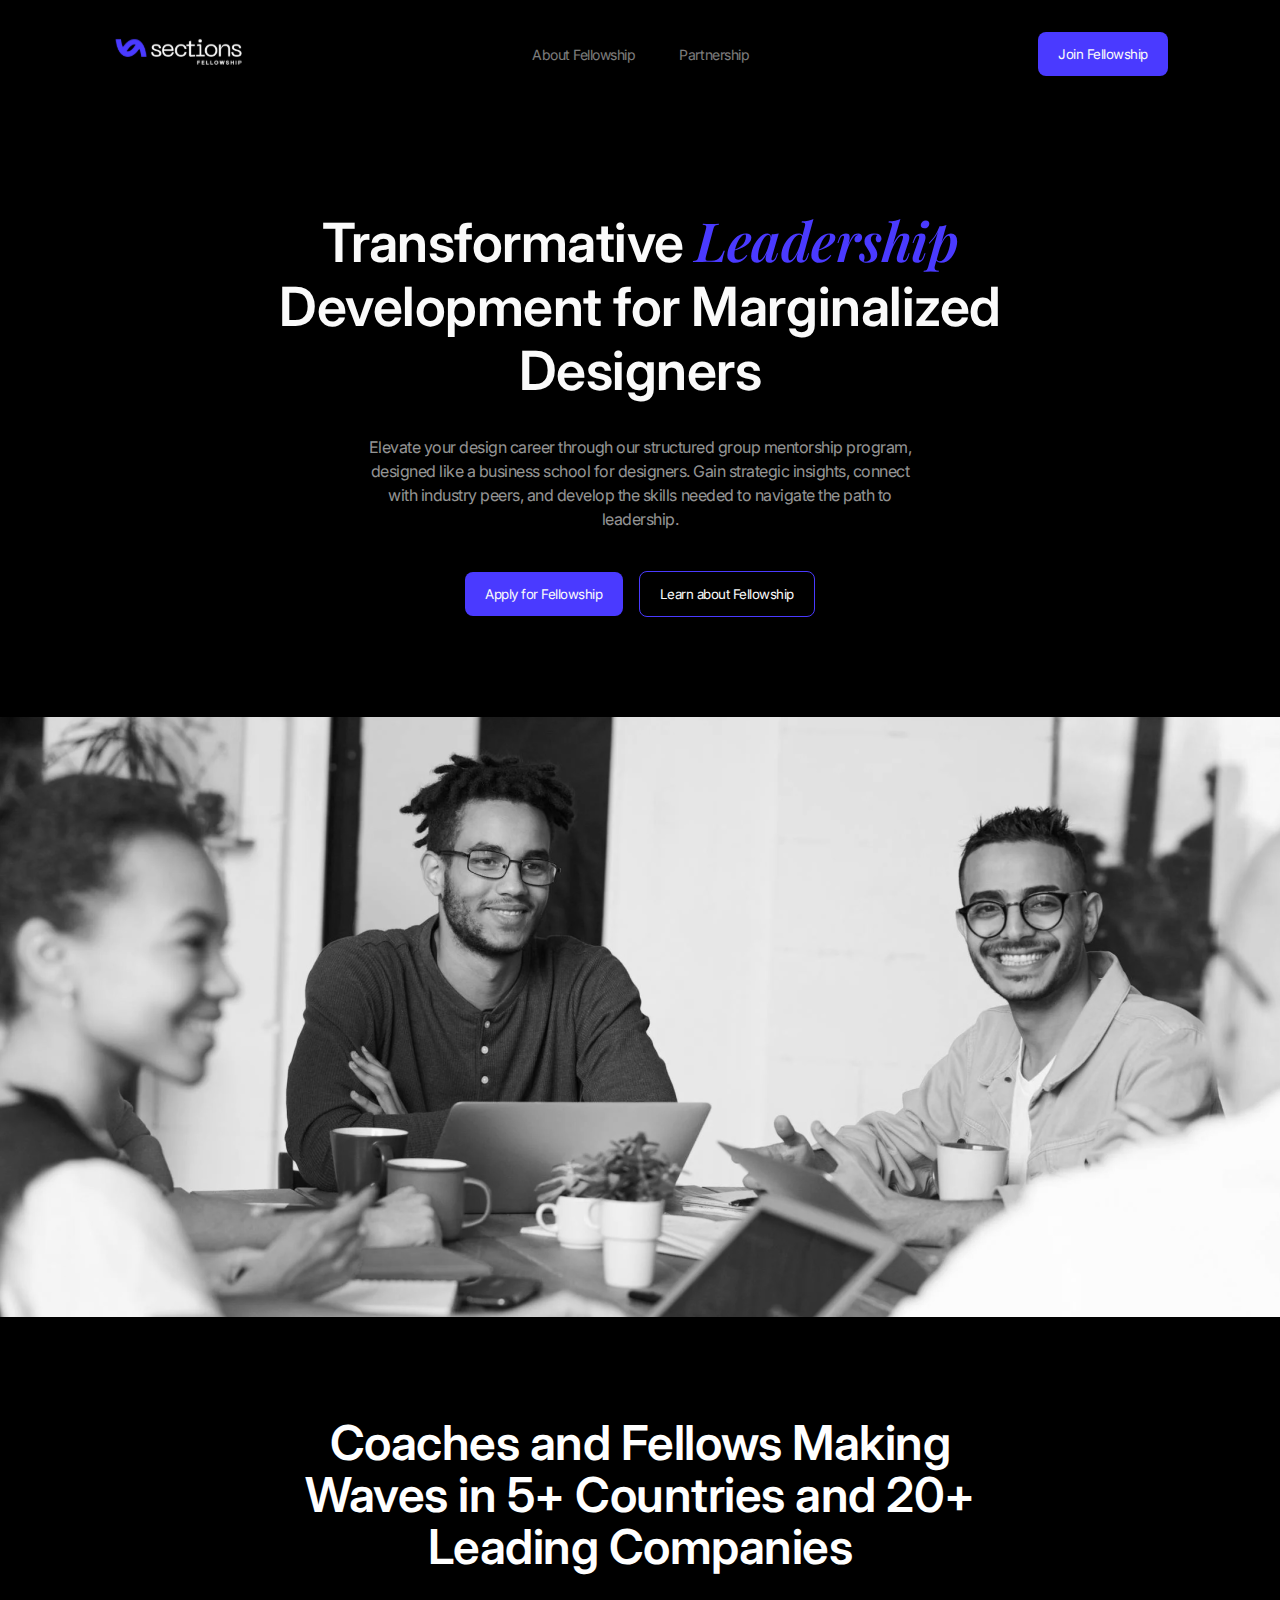
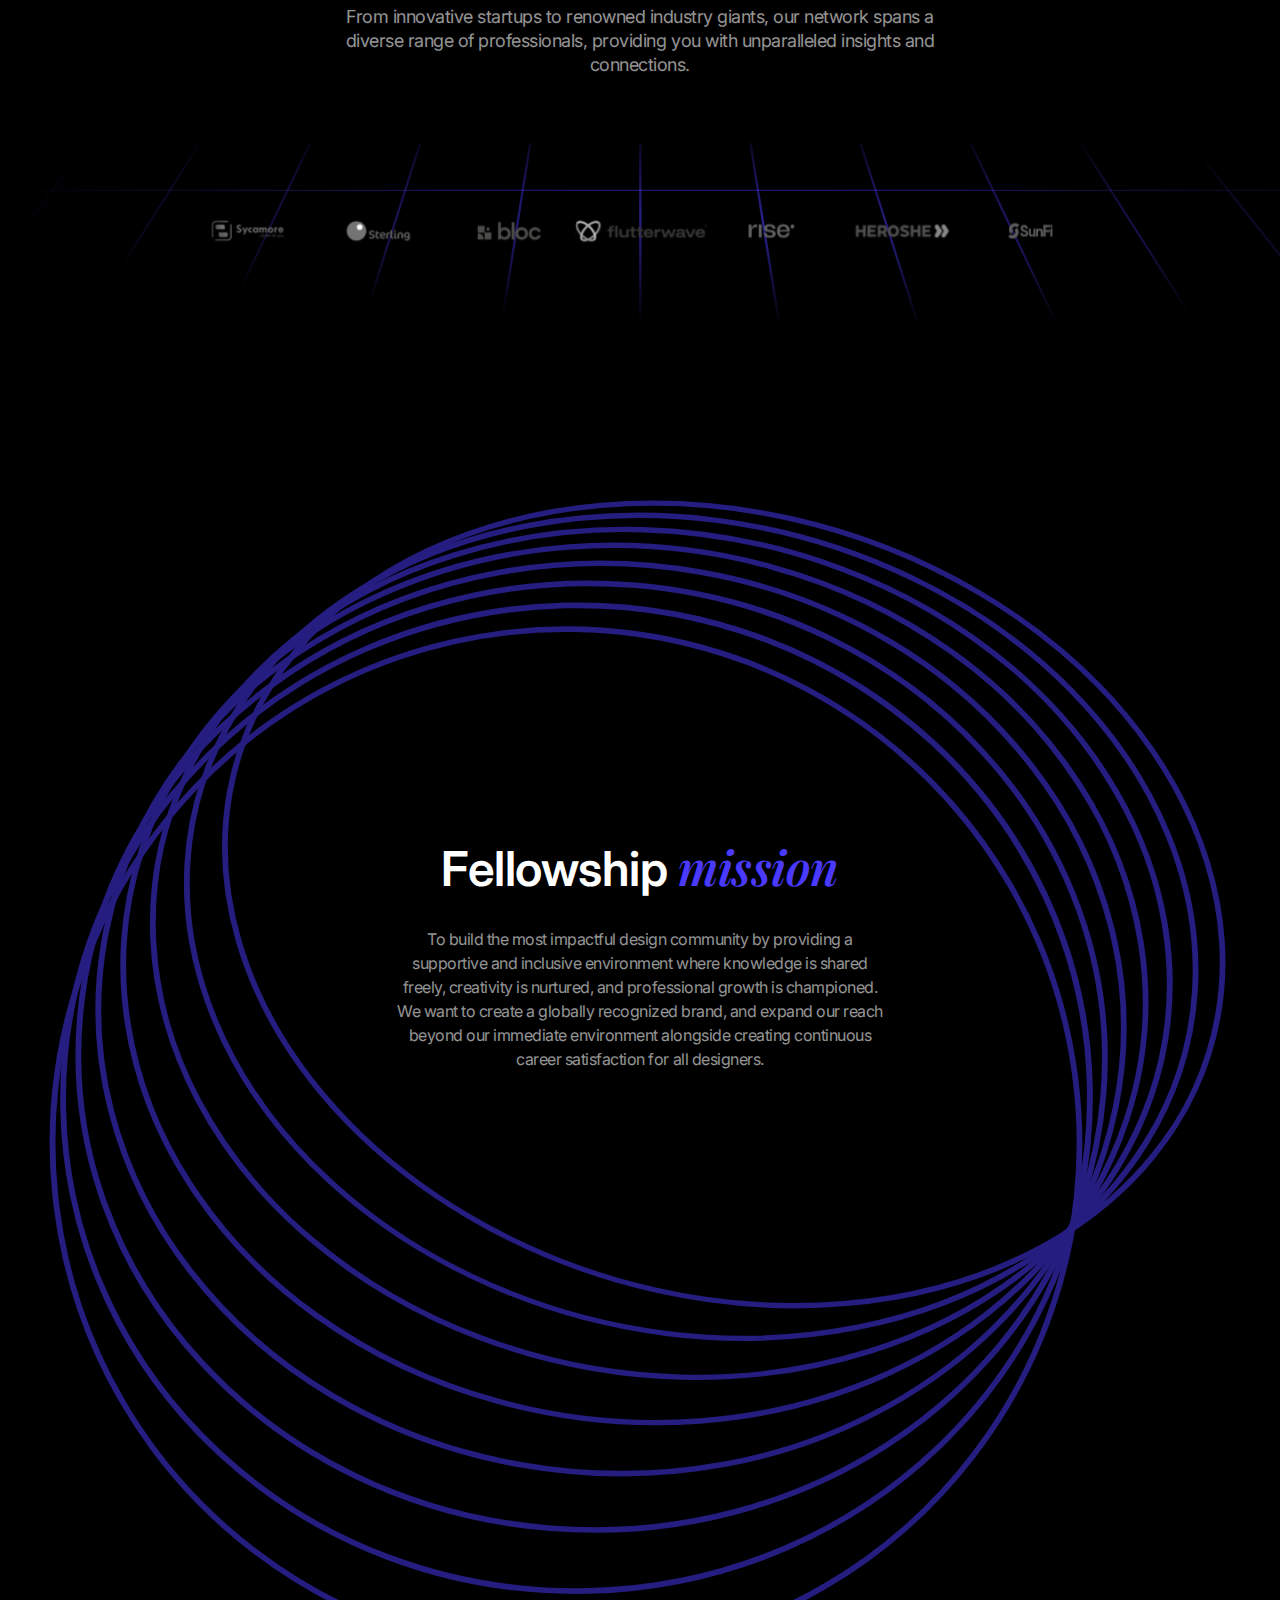
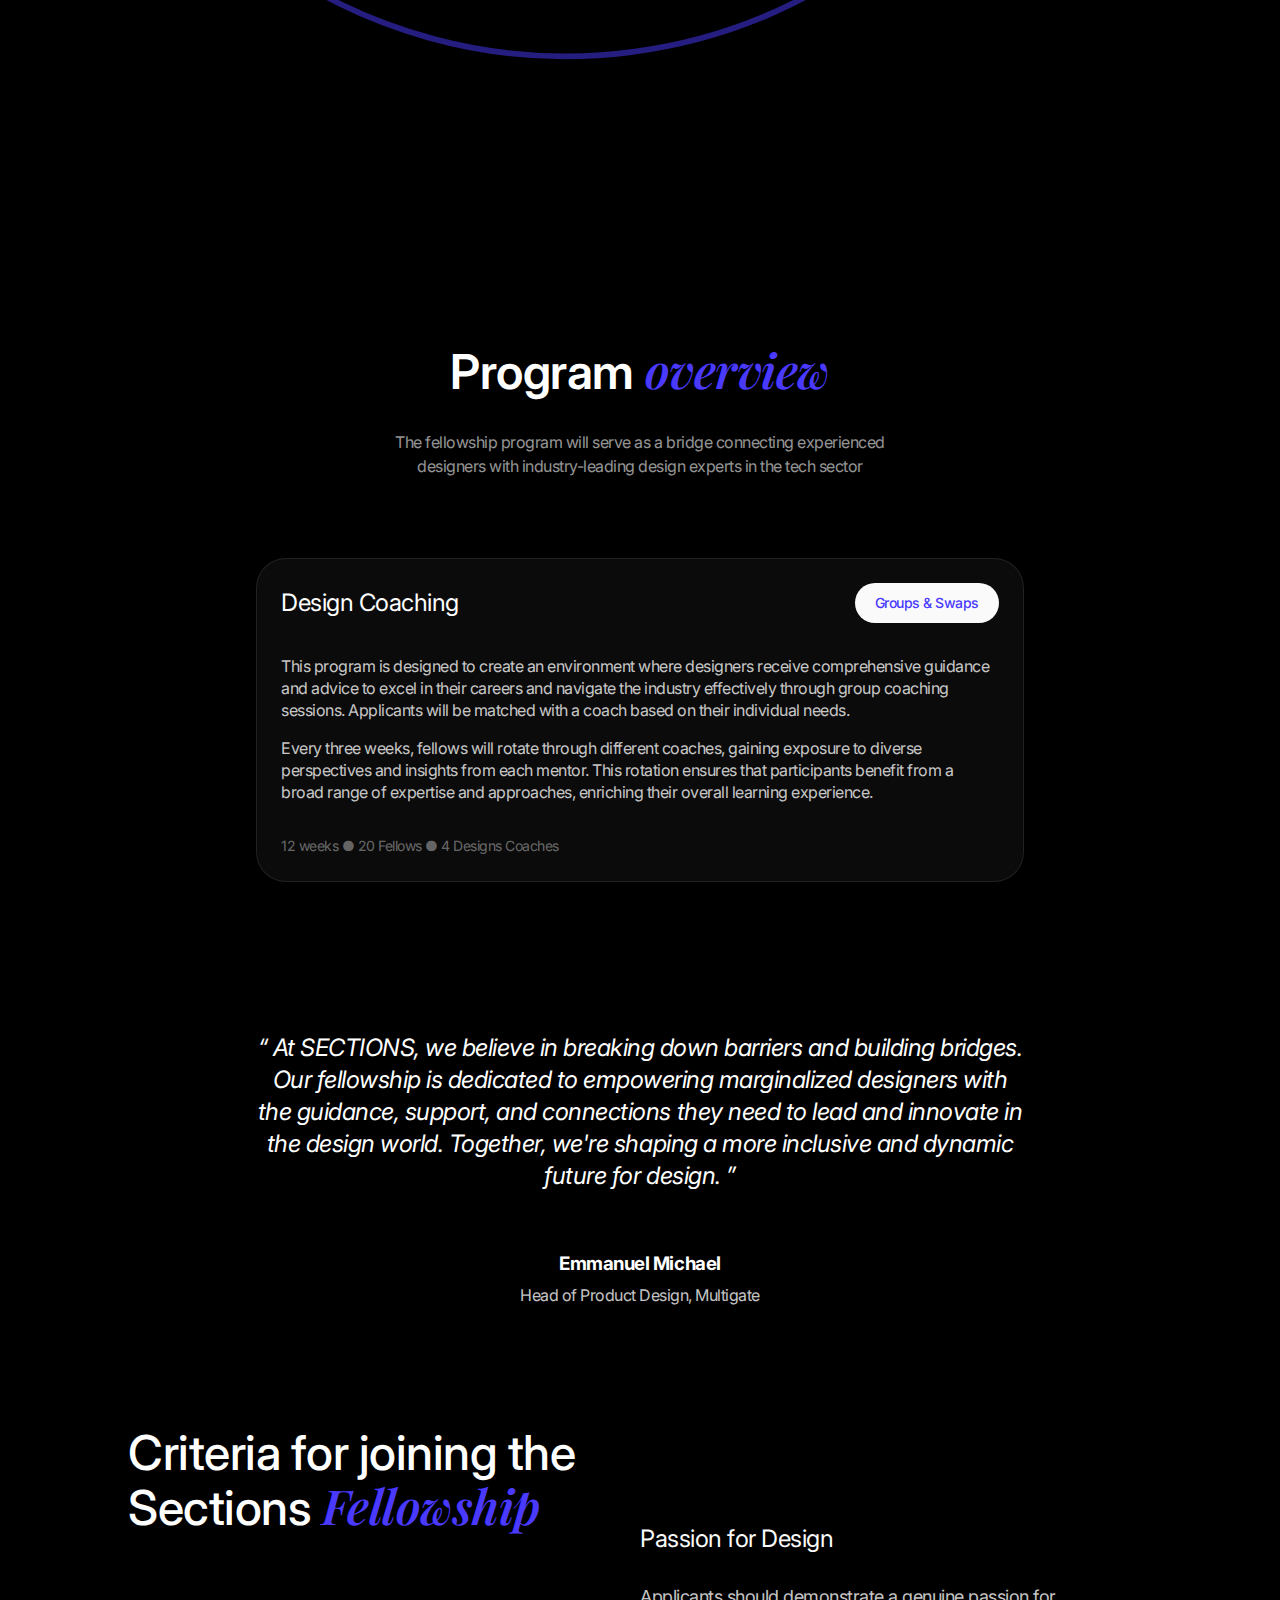
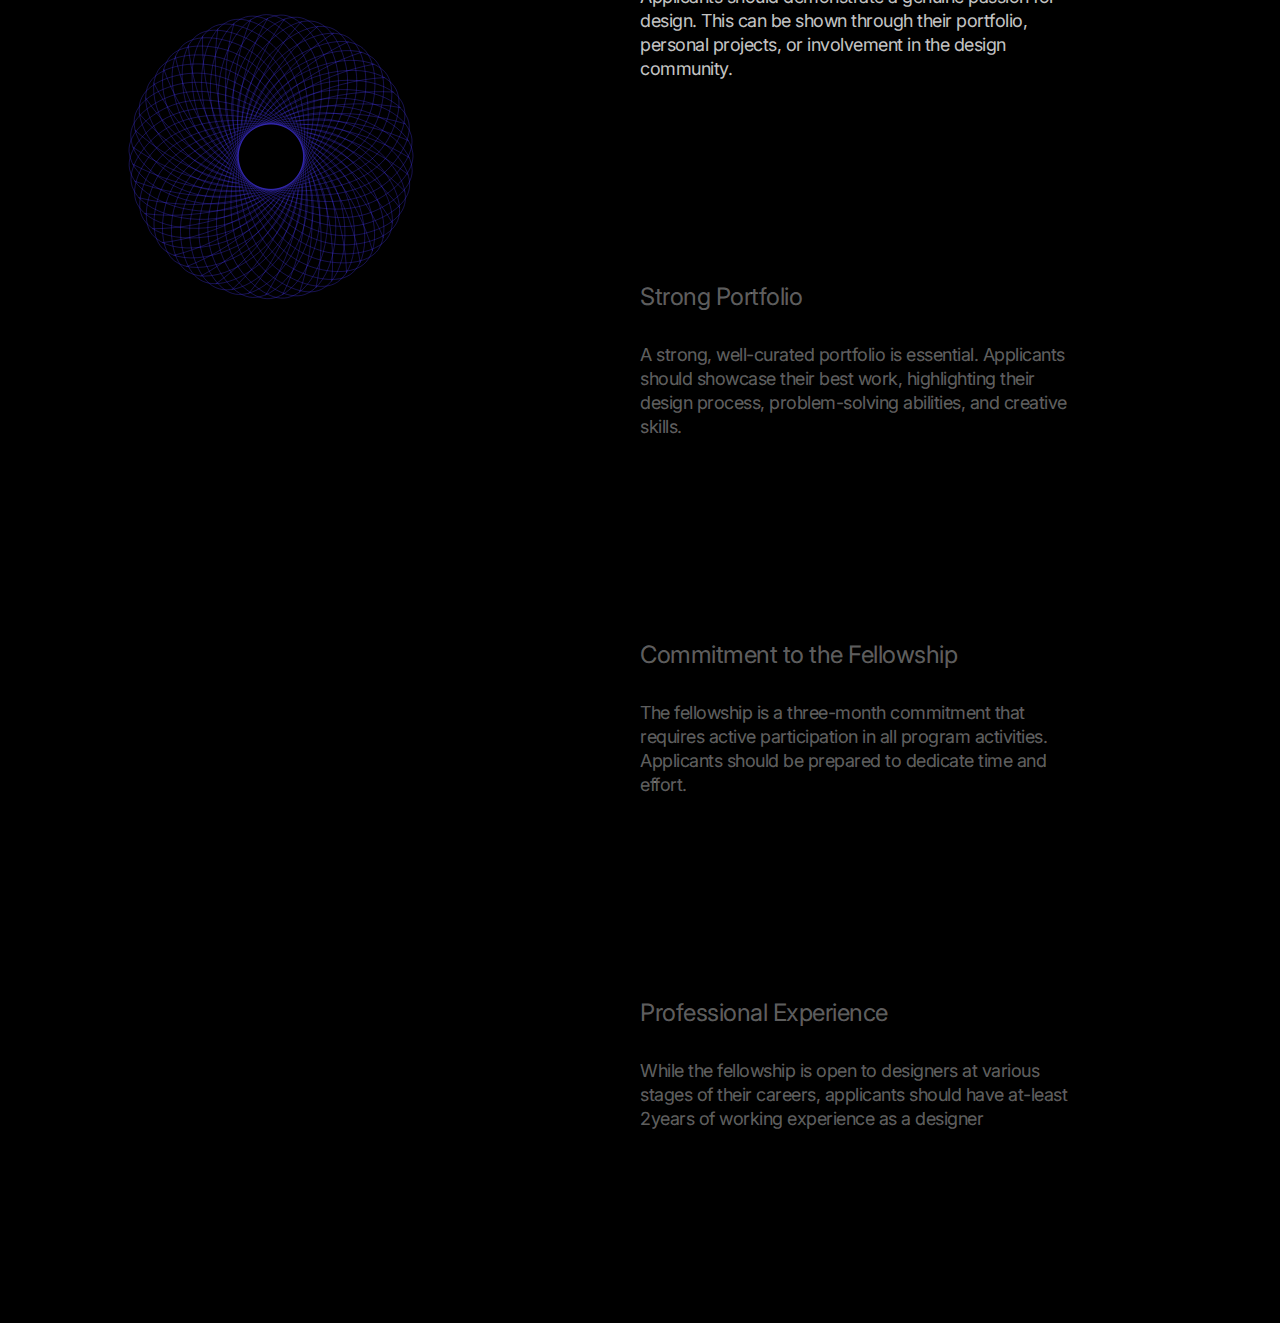
==== index.html @ 731deca1 "initial commit" ====
<!DOCTYPE html>
<html lang="en">
<head>
    <meta charset="UTF-8">
    <meta name="viewport" content="width=device-width, initial-scale=1.0">
    <title>Sections</title>
    <link rel="stylesheet" href="./index.css">
</head>
<body>
    
    <div class="header-container">
        <div class="section-logo">
            <img src="./Images/Logo.svg" alt="logo">
        </div>   
        
        <div class="header-menu-container">
            <div class="menu-link">
                <a href="#"><p>About Fellowship</p></a>
            </div>

            <div class="menu-link">
                <a href="#"><p>Partnership</p></a>
            </div>
        </div>

        <div class="button-container">
            <button>Join Fellowship</button>
        </div>
    </div>

    <div class="hero-container">
        <div class="hero-text-button-container">
            <div class="hero-main-body-text">
                 <div class="hero-text">
                    <h1>Transformative <span>Leadership</span> Development for Marginalized Designers</h1>
                </div>

                <div class="hero-body-text">
                    <p>Elevate your design career through our structured group mentorship program, designed like a business school for designers. Gain strategic insights, connect with industry peers, and develop the skills needed to navigate the path to leadership.</p>
                </div>
            </div>
        
            <div class="hero-buttons">
                <button class="primary-button">Apply for Fellowship</button>
                <button class="secondary-button">Learn about Fellowship</button>
            </div>
        </div>

        <div class="hero-image">
            <img src="./Images/Hero Image.jpg" alt="Young professionals discussing">
        </div>
    </div>
    
    <div class="middle-section">
        <div class="mid-section-header-body-text">
            <div class="coaches-header">
                <h1>Coaches and Fellows Making Waves in 5+ Countries and 20+ Leading Companies</h1>
            </div>

            <div class="coaches-body">
                <p>From innovative startups to renowned industry giants, our network spans a diverse range of professionals, providing you with unparalleled insights and connections.</p>
            </div> 
        </div>
        
        <div class="infinity-scroll">
            <div class="background-image">
                <div class="partners">
                    <img src="./Images/Sycamore.svg" alt="sycamore-brand">
                    <img src="./Images/Sterling.svg" alt="sterling-bank">
                    <img src="./Images/Bloc.svg" alt="bloc">
                    <img src="./Images/Flutterwave.svg" alt="Flutterwave">
                    <img src="./Images/Rise.svg" alt="rise">
                    <img src="./Images/Heroshe.svg" alt="heroshe">
                    <img src="./Images/Sunfi.svg" alt="sunfi">
                </div>
            </div>
        </div>
    </div>
    
    <div class="fellowship-mission">
        <div class="fellowship-image">
            <div class="fellowship-header">
                <h1>Fellowship <span>mission</span></h1>
            </div>

            <div class="fellowship-body">
                <p>To build the most impactful design community by providing a supportive and inclusive environment where knowledge is shared freely, creativity is nurtured, and professional growth is championed. We want to create a globally recognized brand, and expand our reach beyond our immediate environment alongside creating continuous career satisfaction for all designers.</p>
            </div>
        </div>
    </div>

    <div class="program-quote">
        <div class="program-overview">
            <div class="program-overview-header-body">
                <div class="program-header">
                    <h1>Program <span>overview</span></h1>
                </div>
            
                <div class="program-body">
                    <p>The fellowship program will serve as a bridge connecting experienced designers with industry-leading design experts in the tech sector</p>
                </div>
            </div>
            
            
            <div class="design-coaching-card">
                <div class="design-coaching-top">
                    <div class="design-coaching-header-groups">
                        <h1>Design Coaching</h1>
                    </div>

                    <div class="group-swap">
                        <p>Groups & Swaps</p>
                    </div>
                </div>

                <div class="program-paragraph">
                    <p>This program is designed to create an environment where designers receive comprehensive guidance and advice to excel in their careers and navigate the industry effectively through group coaching sessions. Applicants will be matched with a coach based on their individual needs.</p>

                    <p>Every three weeks, fellows will rotate through different coaches, gaining exposure to diverse perspectives and insights from each mentor. This rotation ensures that participants benefit from a broad range of expertise and approaches, enriching their overall learning experience.</p>
                </div>

                <div class="duration-fellows">
                    <p>12 weeks ● 20 Fellows ● 4 Designs Coaches</p>
                </div>
            </div>    
        </div>

        <div class="quote-speaker">
            <div class="quote">
                <p>“ At SECTIONS, we believe in breaking down barriers and building bridges. Our fellowship is dedicated to empowering marginalized designers with the guidance, support, and connections they need to lead and innovate in the design world. Together, we're shaping a more inclusive and dynamic future for design. ”</p>
            </div>

            <div class="speaker-company">
                <div class="speaker">
                    <H3>Emmanuel Michael</H3>
                </div>

                <div class="company">
                    <p>Head of Product Design, Multigate</p>
                </div>
            </div>
        </div>
    </div>

    <div class="criteria-cards-section">
        <div class="criteria-cards">
            <div class="left-criteria-card">
                <div class="criteria">
                    <h1>Criteria for joining the Sections <span>Fellowship</span></h1>
                </div>
            
                <div class="image-div">
                    <img src="./Images/Circle Small.svg" alt="circles">
                </div>
            </div>

            <div class="right-criteria-cards">
                <div class="right-cards">
                    <div class="passion-header">
                        <h3>Passion for Design</h3>
                    </div>

                    <div class="passion-body">
                        <p>Applicants should demonstrate a genuine passion for design. This can be shown through their portfolio, personal projects, or involvement in the design community.</p>
                    </div>
                </div>

                <div class="right-cards">
                    <div class="passion-header opaque">
                        <h3>Strong Portfolio</h3>
                    </div>

                    <div class="passion-body strong-body opaque">
                        <p>A strong, well-curated portfolio is essential. Applicants should showcase their best work, highlighting their design process, problem-solving abilities, and creative skills.</p>
                    </div>
                </div>

                <div class="right-cards">
                    <div class="passion-header commitment-header opaque">
                        <h3>Commitment to the Fellowship</h3>
                    </div>

                    <div class="passion-body commitment-body opaque">
                        <p>The fellowship is a three-month commitment that requires active participation in all program activities. Applicants should be prepared to dedicate time and effort.</p>
                    </div>
                </div>

                <div class="right-cards">
                    <div class="passion-header professional-header opaque">
                        <h3>Professional Experience</h3>
                    </div>

                    <div class="passion-body professional-body opaque">
                        <p>While the fellowship is open to designers at various stages of their careers, applicants should have at-least 2years of working experience as a designer</p>
                    </div>
                </div>
            </div>
        </div>
        
    </div>
    

</body>
</html>
---- index.css ----
@import url('https://fonts.googleapis.com/css2?family=Inter:ital,opsz,wght@0,14..32,100..900;1,14..32,100..900&display=swap');

@import url('https://fonts.googleapis.com/css2?family=Inter:ital,opsz,wght@0,14..32,100..900;1,14..32,100..900&family=Playfair+Display:ital,wght@0,400..900;1,400..900&display=swap');

*{
    margin: 0;
    padding: 0;
    box-sizing: border-box;
    font-family: "Inter", serif;
    letter-spacing: -0.031rem;
}

.overall-container{
    width: 100%;
    height: auto;
    display: flex;
    flex-direction: column;
    justify-content: start;
    align-items: center;
    background-color: #000000;
}

.header-container{
    width: 100%;
    height: auto;
    display: flex;
    flex-direction: row;
    justify-content: space-between;
    align-items: center;
    background-color: #000000;
    padding: 2rem 7rem 2rem 7rem;
}

.section-logo{
    width: fit-content;
    height: auto;
}

img{
    width: 131px;
    height: 32px;
}

.header-menu-container{
    width: fit-content;
    height: auto;
    display: flex;
    flex-direction: row;
    justify-content: center;
    align-items: center;
    column-gap: 2.75rem;
}

.menu-link{
    width: fit-content;
    height: auto;
}

a{
    color: rgba(250, 250, 250, 0.5);
    font-size: 0.875rem;
    font-weight: 400;
    text-decoration: none;
    transition: all 0.5s ease-in-out;
}

a:hover{
    color: #FAFAFA;
}

.button-container{
    width: fit-content;
    height: auto;
}

.button-container button{
    background-color: #4A3AFF;
    color: #FAFAFA;
    padding: 0.75rem 1.25rem 0.75rem 1.25rem;
    border: none;
    line-height: 1.25rem;
    border-radius: 0.5rem;
    cursor: pointer;
}

.hero-container{
    width: 100%;
    height: auto;
    display: flex;
    flex-direction: column;
    justify-content: center;
    align-items: center;
    row-gap: 6.25rem;
    background-color: #000000;
    color: #FAFAFA;
    padding: 6.25rem 7rem 6.25rem 7rem;
}

.hero-text-button-container{
    width: 100%;
    height: auto;
    display: flex;
    flex-direction: column;
    justify-content: center;
    align-items: center;
    row-gap: 2.5rem;
}

.hero-main-body-text{
    width: 100%;
    height: auto;
    display: flex;
    flex-direction: column;
    justify-content: center;
    align-items: center;
    row-gap: 2rem;
}

.hero-text{
    width: 80%;
    height: auto;
}

.hero-text h1{
    font-size: 3.375rem;
    line-height: 4rem;
    text-align: center;
    font-weight: 600;
}

span{
    font-size: ;
    color: #4A3AFF;
    font-style: italic;
    font-family: "Playfair Display", serif;
    font-weight: 600;
}

.hero-body-text{
    width: 54%;
    height: auto;
}

.hero-body-text p{
    color: rgba(250, 250, 250, 0.6);
    font-weight: 1.125rem;
    line-height: 1.5rem;
    font-weight: 400;
    text-align: center;
}

.hero-buttons{
    width: fit-content;
    height: auto;
    display: flex;
    flex-direction: row;
    justify-content: center;
    align-items: center;
    column-gap: 1rem;
}

.primary-button{
    background-color: #4A3AFF;
    color: #FAFAFA;
    padding: 0.75rem 1.25rem 0.75rem 1.25rem;
    border: none;
    line-height: 1.25rem;
    border-radius: 0.5rem;
    cursor: pointer;
    transition: all 0.5s ease-in-out;
}

.primary-button:hover{
    background-color: #1300E0;
    color: #FAFAFA;
}

.secondary-button{
    background-color: #000;
    color: #FAFAFA;
    padding: 0.75rem 1.25rem 0.75rem 1.25rem;
    border: 1px solid #4A3AFF;
    line-height: 1.25rem;
    border-radius: 0.5rem;
    cursor: pointer;
    transition: all 0.5s ease-in-out;
}

.secondary-button:hover{
    background-color: #0D0D0D;
    border: 1px solid rgba(250, 250, 250, 1);
    color: #FAFAFA;
}

.hero-image{
    width: 100%;
    height: auto;
    display: flex;
    justify-content: center;
}

.hero-image img{
    width: 1328px;
    height: 600px;
    border-radius: 0.5rem;
}

.middle-section{
    width: 100%;
    height: auto;
    display: flex;
    flex-direction: column;
    justify-content: center;
    align-items: center;
    background-color: #000;
    color: white;
    row-gap: 4rem;
}

.mid-section-header-body-text{
    width: 100%;
    height: auto;
    display: flex;
    flex-direction: column;
    justify-content: center;
    align-items: center;
    row-gap: 2rem;
}

.coaches-header{
    width: 60%;
    height: auto;
    display: flex;
    justify-content: center;
}

.coaches-header h1{
    text-align: center;
    font-size: 3rem;
    font-weight: 600;
    line-height: 3.25rem;
}

.coaches-body{
    width: 48%;
    height: auto;
    display: flex;
    justify-content: center;
}

.coaches-body p{
    text-align: center;
    font-size: 1.125rem;
    font-weight: 400;
    line-height: 1.5rem;
    color: rgba(250, 250, 250, 0.6);
}

.infinity-scroll{
    width: 100%;
    height: auto;
}

.background-image{
    width: 100%;
    height: 259px;
    background-color: #000;
    background-image: url(./Images/Graphic.svg);
    background-position: center;
    background-size: cover;
    background-repeat: no-repeat;
    display: flex;
    flex-direction: row;
    justify-content: center;
    align-items: center;
    padding: 0 0 5rem 0;
}

.partners{
    display: flex;
    flex-direction: row;
    justify-content: space-between;
    align-items: center;
}

.fellowship-mission{
    width: 100%;
    height: auto;
    background-color: #000;
    color: white;
    padding: 2rem;
}

.fellowship-image{
    width: 100%;
    height: 1287px;
    background-color: #000;
    background-image: url(./Images/Circle.svg);
    background-position: center;
    background-size: cover;
    background-repeat: no-repeat;
    display: flex;
    flex-direction: column;
    justify-content: center;
    align-items: center;
    row-gap: 2rem;
    padding: 0 0 15rem 0;
}

.fellowship-header{
    width: 50%;
    height: auto;
}

.fellowship-header h1{
    font-size: 3rem;
    line-height: 3.25rem;
    font-weight: 600;
    text-align: center;
}

.fellowship-body{
    width: 40%;
    height: auto;
}

.fellowship-body p{
    font-weight: 400;
    text-align: center;
    line-height: 1.5rem;
    color: rgba(250, 250, 250, 0.6);
}

.program-quote{
    width: 100%;
    height: auto;
    display: flex;
    flex-direction: column;
    justify-content: center;
    align-items: center;
    row-gap: 9.375rem;
    background-color: #000;
    color: white;
    padding: 12rem 0 0 0;
}

.program-overview{
    width: 60%;
    height: auto;
    display: flex;
    flex-direction: column;
    justify-content: center;
    align-items: center;
    row-gap: 5rem;
}

.program-overview-header-body{
    width: 100%;
    height: auto;
    display: flex;
    flex-direction: column;
    justify-content: center;
    align-items: center;
    row-gap: 2rem;
}

.program-header{
    width: fit-content;
    height: auto;
}

.program-header h1{
    font-size: 3rem;
    line-height: 3.25rem;
    font-weight: 600;
    text-align: center;
}

.program-body{
    width: 72%;
    height: auto;
}

.program-body p{
    font-weight: 400;
    text-align: center;
    line-height: 1.5rem;
    color: rgba(250, 250, 250, 0.6);
}

.design-coaching-card{
    width: 100%;
    height: auto;
    padding: 1.5rem;
    background-color: rgba(18, 18, 18, 0.6);
    border-radius: 1.875rem;
    border: 1px solid rgba(250, 250, 250, 0.09);
    display: flex;
    flex-direction: column;
    justify-content: start;
    align-items: start;
    row-gap: 2rem;
}

.design-coaching-top{
    width: 100%;
    height: auto;
    display: flex;
    flex-direction: row;
    justify-content: space-between;
    align-items: center;
}

.design-coaching-header-groups{
    width: fit-content;
    height: auto;
}

.design-coaching-header-groups h1{
    font-size: 1.5rem;
    line-height: 2rem;
    font-weight: 400;
}

.group-swap{
    width: fit-content;
    height: auto;
    background-color: #FAFAFA;
    padding: 0.25rem 1.25rem 0.25rem 1.25rem;
    border-radius: 1.875rem;
}

.group-swap p{
    font-size: 0.875rem;
    line-height: 2rem;
    color: #4A3AFF;
    font-weight: 500;
}

.program-paragraph{
    width: 100%;
    height: auto;
    display: flex;
    flex-direction: column;
    justify-content: start;
    align-items: start;
    row-gap: 1rem;
}

.program-paragraph p{
    font-size: 1rem;
    line-height: 1.375rem;
    color: rgba(250, 250, 250, 0.8);
    font-weight: 400;
}

.duration-fellows{
    width: fit-content;
    height: auto;
}

.duration-fellows p{
    font-size: 0.875rem;
    line-height: 1.375rem;
    color: rgba(250, 250, 250, 0.4);
    font-weight: 400;
}

.quote-speaker{
    width: 60%;
    height: auto;
    display: flex;
    flex-direction: column;
    justify-content: center;
    align-items: center;
    row-gap: 3.75rem;
}

.quote{
    width: 100%;
    height: auto;
}

.quote p{
    font-size: 1.5rem;
    line-height: 2rem;
    text-align: center;
    color: white;
    font-style: italic;
}

.speaker-company{
    width: 100%;
    height: auto;
    display: flex;
    flex-direction: column;
    justify-content: center;
    align-items: center;
    row-gap: 0.5rem;
}

.speaker .company{
    width: fit-content;
    height: auto;
}

.speaker p{
    font-size: 1.25rem;
    line-height: 2rem;
    font-weight: 400;
}

.company p{
    font-size: 1rem;
    line-height: 1.5rem;
    font-weight: 400;
    color: rgba(250, 250, 250, 0.8);
}

.criteria-cards-section{
    width: 100%;
    height: auto;
    display: flex;
    justify-content: center;
    align-items: center;
    background-color: #000;
    padding-bottom: 12rem;
}

.criteria-cards{
    width: 80%;
    height: auto;
    display: flex;
    flex-direction: row;
    justify-content: space-between;
    align-items: start;
    color: white;
    padding: 7.5rem 0 0 0;
}

.left-criteria-card{
    width: 50%;
    height: auto;
    display: flex;
    flex-direction: column;
    justify-content: start;
    align-items: start;
    row-gap: 5rem;
}

.criteria{
    width: 100%;
    height: auto;
}

.criteria h1{
    font-size: 3rem;
    line-height: 3.25rem;
    font-weight: 500;
}

.image-div img{
    width: 286px;
    height: 286px;
}

.right-criteria-cards{
    width: 50%;
    height: auto;
    display: flex;
    flex-direction: column;
    justify-content: start;
    align-items: start;
    row-gap: 12.5rem;
    padding: 6rem 0 0 0;
}

.right-cards{
    width: 100%;
    height: auto;
    display: flex;
    flex-direction: column;
    justify-content: start;
    align-items: start;
    row-gap: 1.875rem;
}

.passion-header{
    width: fit-content;
    height: auto;
}

.passion-header h3{
    font-size: 1.5rem;
    line-height: 2rem;
    font-weight: 400;
    color: #FAFAFA;
}

.opaque h3{
    color: rgba(250, 250, 250, 0.4);
}

.passion-body{
    width: 84%;
    height: auto;
    font-size: 1.125rem;
    line-height: 1.5rem;
    color: rgba(250, 250, 250, 0.8);
}

.opaque p{
    color: rgba(250, 250, 250, 0.4);
}

.mask-effect{
    width: 100%;
    height: 392px;
    background-color: #000;
}

.mask{
    width: 100%;
    height: 100%;
    display: flex;
    flex-direction: row;
    justify-content: center;
    align-items: center;
}

.mask img{
    width: 80%;
    height: 100%;
    margin-top: 9.375rem;
    margin-bottom: 9.375rem;
}

.faqs{
    width: 100%;
    height: auto;
    background-color: #000;
    color: #FAFAFA;
    padding-top: 7.5rem;
}

.frequently-asked-questions{
    width: 100%;
    height: auto;
    display: flex;
    flex-direction: column;
    justify-content: center;
    align-items: center;
    row-gap: 5rem;
}

.faq-top{
    width: 25.75rem;
    height: auto;
}

.faq-top h1{
    font-size: 3rem;
    text-align: center;
    font-weight: 500;
    line-height: 3.25rem;
}

.question-container{
    width: 54.5rem;
    height: auto;
    display: flex;
    flex-direction: column;
    justify-content: center;
    align-items: start;
    row-gap: 1.5rem;
}

.question-and-answer{
    width: 100%;
    height: 4.5rem;
    display: flex;
    flex-direction: row;
    justify-content: space-between;
    align-items: center;
    border: 1.5px solid rgba(43, 43, 43, 1);
    border-radius: 1rem;
    padding: 1.5rem;
}

.ques{
    width: 100%;
    height: auto;
}

.ques p{
    font-size: 1.125rem;
    font-weight: 400;
    color: #FAFAFA;
    line-height: 1.5rem;
}

.plus{
    width: 24px;
    height: 24px;
}

.plus i{
    color: #FAFAFA;
    
}

.selected-question{
    width: 100%;
    height: auto;
    display: flex;
    flex-direction: column;
    justify-content: center;
    align-items: center;
    row-gap: 1.5rem;
    background-color: #4A3AFF;
    padding: 1.5rem;
    border-radius: 1rem;
}

.ques-icon{
    width: 100%;
    height: auto;
    display: flex;
    flex-direction: row;
    justify-content: space-between;
    align-items: center;
}

.top-ques{
    width: 100%;
    height: auto;
}

.top-ques p{
    font-size: 1.125rem;
    font-weight: 400;
    color: #FAFAFA;
    line-height: 1.5rem;
}

.minus-icon{
    width: 24px;
    height: 24px;
}

.minus-icon i{
    color: #FAFAFA;
}

.feedback{
    width: 100%;
    height: auto;
    color: #FAFAFA;
}

.feedback i{
    width: 100%;
    height: auto;
}

.footer{
    width: 100%;
    height: auto;
    display: flex;
    flex-direction: column;
    justify-content: center;
    align-items: center;
    background-color: #000;
    color: #FAFAFA;
}

.kick-start-your-journey{
    width: 100%;
    height: auto;
    display: flex;
    flex-direction: column;
    justify-content: center;
    align-items: center;
    padding-top: 9.375rem;
    row-gap: 2.5rem;
}

.heading-and-body-text{
    width: 100%;
    height: auto;
    display: flex;
    flex-direction: column;
    justify-content: center;
    align-items: center;
    row-gap: 1.875rem;
}

.footer-body-text{
    width: 29.875rem;
    height: auto;
}

.footer-body-text p{
    font-weight: 400;
    text-align: center;
    line-height: 1.5rem;
    color: rgba(250, 250, 250, 0.6)
}

.footer-bottom{
    width: 100%;
    height: auto;
    display: flex;
    flex-direction: column;
    justify-content: start;
    align-items: center;
}

.background-blur{
    width: 100%;
    height: auto;
}

.background-blur img{
    width: 100%;
    height: auto;
}

.footer-links{
    width: 80%;
    height: auto;
    display: flex;
    flex-direction: row;
    justify-content: space-between;
    align-items: center;
    padding-top: 5rem;
    padding-bottom: 3.5rem;
}

.left-footer-links, .middle-footer-links, .right-footer-links{
    width: fit-content;
    height: auto;
    display: flex;
    flex-direction: column;
    justify-content: center;
    align-items: start;
    row-gap: 0.75rem;
}

.links{
    font-size: 0.875rem;
    font-weight: 400;
    color: (250, 250, 250, 0.8);
    line-height: 1.125rem;
}

@media screen and (max-width:1120px){
    .overall-container{
        width: 100%;
        height: auto;
        display: flex;
        flex-direction: column;
        justify-content: start;
        align-items: center;
        background-color: #000000;
    }

    .header-container{
        width: 100%;
        height: auto;
        display: flex;
        flex-direction: row;
        justify-content: space-between;
        align-items: center;
        background-color: #000000;
        padding: 2rem 2.5rem 2rem 2.5rem;
    }  

    .section-logo{
        width: fit-content;
        height: auto;
    }
    
    img{
        width: 131px;
        height: 32px;
    }

    .header-menu-container{
        width: fit-content;
        height: auto;
        display: flex;
        flex-direction: row;
        justify-content: center;
        align-items: center;
        column-gap: 2.75rem;
    }

    .menu-link{
        width: fit-content;
        height: auto;
    }
    
    a{
        color: rgba(250, 250, 250, 0.5);
        font-size: 0.875rem;
        font-weight: 400;
        text-decoration: none;
        transition: all 0.5s ease-in-out;
    }
    
    a:hover{
        color: #FAFAFA;
    }
    
    .button-container{
        width: fit-content;
        height: auto;
    }
    
    .button-container button{
        background-color: #4A3AFF;
        color: #FAFAFA;
        padding: 0.75rem 1.25rem 0.75rem 1.25rem;
        border: none;
        line-height: 1.25rem;
        border-radius: 0.5rem;
        cursor: pointer;
    }

    .hero-container{
        width: 100%;
        height: auto;
        display: flex;
        flex-direction: column;
        justify-content: center;
        align-items: center;
        row-gap: 6.25rem;
        background-color: #000000;
        color: #FAFAFA;
        padding: 6.25rem 2rem 6.25rem 2rem;
    }

    .hero-text-button-container{
        width: 100%;
        height: auto;
        display: flex;
        flex-direction: column;
        justify-content: center;
        align-items: center;
        row-gap: 2.5rem;
    }
    
    .hero-main-body-text{
        width: 100%;
        height: auto;
        display: flex;
        flex-direction: column;
        justify-content: center;
        align-items: center;
        row-gap: 2rem;
    }

    .hero-text{
        width: 95%;
        height: auto;
    }
    
    .hero-text h1{
        font-size: 3.375rem;
        line-height: 4rem;
        text-align: center;
        font-weight: 600;
    }
    
    span{
        font-size: ;
        color: #4A3AFF;
        font-style: italic;
        font-family: "Playfair Display", serif;
        font-weight: 600;
    }
    
    .hero-body-text{
        width: 76%;
        height: auto;
    }
    
    .hero-body-text p{
        color: rgba(250, 250, 250, 0.6);
        font-weight: 1.125rem;
        line-height: 1.5rem;
        font-weight: 400;
        text-align: center;
    }
    
    .hero-body-text p{
        color: rgba(250, 250, 250, 0.6);
        font-weight: 1.125rem;
        line-height: 1.5rem;
        font-weight: 400;
        text-align: center;
    }
    
    .hero-buttons{
        width: fit-content;
        height: auto;
        display: flex;
        flex-direction: row;
        justify-content: center;
        align-items: center;
        column-gap: 1rem;
    }
    
    .primary-button{
        background-color: #4A3AFF;
        color: #FAFAFA;
        padding: 0.75rem 1.25rem 0.75rem 1.25rem;
        border: none;
        line-height: 1.25rem;
        border-radius: 0.5rem;
        cursor: pointer;
        transition: all 0.5s ease-in-out;
    }
    
    .primary-button:hover{
        background-color: #1300E0;
        color: #FAFAFA;
    }
    
    .secondary-button{
        background-color: #000;
        color: #FAFAFA;
        padding: 0.75rem 1.25rem 0.75rem 1.25rem;
        border: 1px solid #4A3AFF;
        line-height: 1.25rem;
        border-radius: 0.5rem;
        cursor: pointer;
        transition: all 0.5s ease-in-out;
    }
    
    .secondary-button:hover{
        background-color: #0D0D0D;
        border: 1px solid rgba(250, 250, 250, 1);
        color: #FAFAFA;
    }

    .hero-image{
        width: 100%;
        height: auto;
        display: flex;
        justify-content: center;
    }
    
    .hero-image img{
        width: 800px;
        height: 380px;
        border-radius: 0.5rem;
    }
    
    .middle-section{
        width: 100%;
        height: auto;
        display: flex;
        flex-direction: column;
        justify-content: center;
        align-items: center;
        background-color: #000;
        color: white;
        row-gap: 4rem;
    }
    
    .mid-section-header-body-text{
        width: 100%;
        height: auto;
        display: flex;
        flex-direction: column;
        justify-content: center;
        align-items: center;
        row-gap: 2rem;
    }
    
    .coaches-header{
        width: 90%;
        height: auto;
        display: flex;
        justify-content: center;
    }
    
    .coaches-header h1{
        text-align: center;
        font-size: 3rem;
        font-weight: 600;
        line-height: 3.25rem;
    }
    
    .coaches-body{
        width: 74.5%;
        height: auto;
        display: flex;
        justify-content: center;
    }
    
    .coaches-body p{
        text-align: center;
        font-size: 1.125rem;
        font-weight: 400;
        line-height: 1.5rem;
        color: rgba(250, 250, 250, 0.6);
    }

    .infinity-scroll{
        width: 100%;
        height: auto;
    }
    
    .background-image{
        width: 100%;
        height: 259px;
        background-color: #000;
        background-image: url(./Images/Graphic.svg);
        background-position: center;
        background-size: cover;
        background-repeat: no-repeat;
        display: flex;
        flex-direction: row;
        justify-content: center;
        align-items: center;
        padding: 0 0 5rem 0;
    }
    
    .partners{
        width: 100%;
        display: flex;
        flex-direction: row;
        justify-content: space-between;
        align-items: center;
    }
    
    .fellowship-mission{
        width: 100%;
        height: auto;
        background-color: #000;
        color: white;
        /* padding: 2rem; */
    }
    
    .fellowship-image{
        width: 100%;
        height: 800px;
        background-color: #000;
        background-image: url(./Images/Circle.svg);
        background-position: center;
        background-size: cover;
        background-repeat: no-repeat;
        display: flex;
        flex-direction: column;
        justify-content: center;
        align-items: center;
        row-gap: 2rem;
        padding: 0 0 5rem 0;
    }

    .fellowship-header{
        width: 50%;
        height: auto;
    }
    
    .fellowship-header h1{
        font-size: 3rem;
        line-height: 3.25rem;
        font-weight: 600;
        text-align: center;
    }
    
    .fellowship-body{
        width: 60%;
        height: auto;
    }
    
    .fellowship-body p{
        font-weight: 400;
        text-align: center;
        line-height: 1.5rem;
        color: rgba(250, 250, 250, 0.6);
    }

    .program-quote{
        width: 100%;
        height: auto;
        display: flex;
        flex-direction: column;
        justify-content: center;
        align-items: center;
        row-gap: 9.375rem;
        background-color: #000;
        color: white;
        padding: 12rem 0 0 0;
    }
    
    .program-overview{
        width: 80%;
        height: auto;
        display: flex;
        flex-direction: column;
        justify-content: center;
        align-items: center;
        row-gap: 5rem;
    }
    
    .program-overview-header-body{
        width: 100%;
        height: auto;
        display: flex;
        flex-direction: column;
        justify-content: center;
        align-items: center;
        row-gap: 2rem;
    }
    
    .program-header{
        width: fit-content;
        height: auto;
    }
    
    .program-header h1{
        font-size: 3rem;
        line-height: 3.25rem;
        font-weight: 600;
        text-align: center;
    }
    
    .program-body{
        width: 80%;
        height: auto;
    }
    
    .program-body p{
        font-weight: 400;
        text-align: center;
        line-height: 1.5rem;
        color: rgba(250, 250, 250, 0.6);
    }

    .design-coaching-card{
        width: 100%;
        height: auto;
        padding: 1.5rem;
        background-color: rgba(18, 18, 18, 0.6);
        border-radius: 1.875rem;
        border: 1px solid rgba(250, 250, 250, 0.09);
        display: flex;
        flex-direction: column;
        justify-content: start;
        align-items: start;
        row-gap: 2rem;
    }
}

@media screen and (max-width:480px){

}
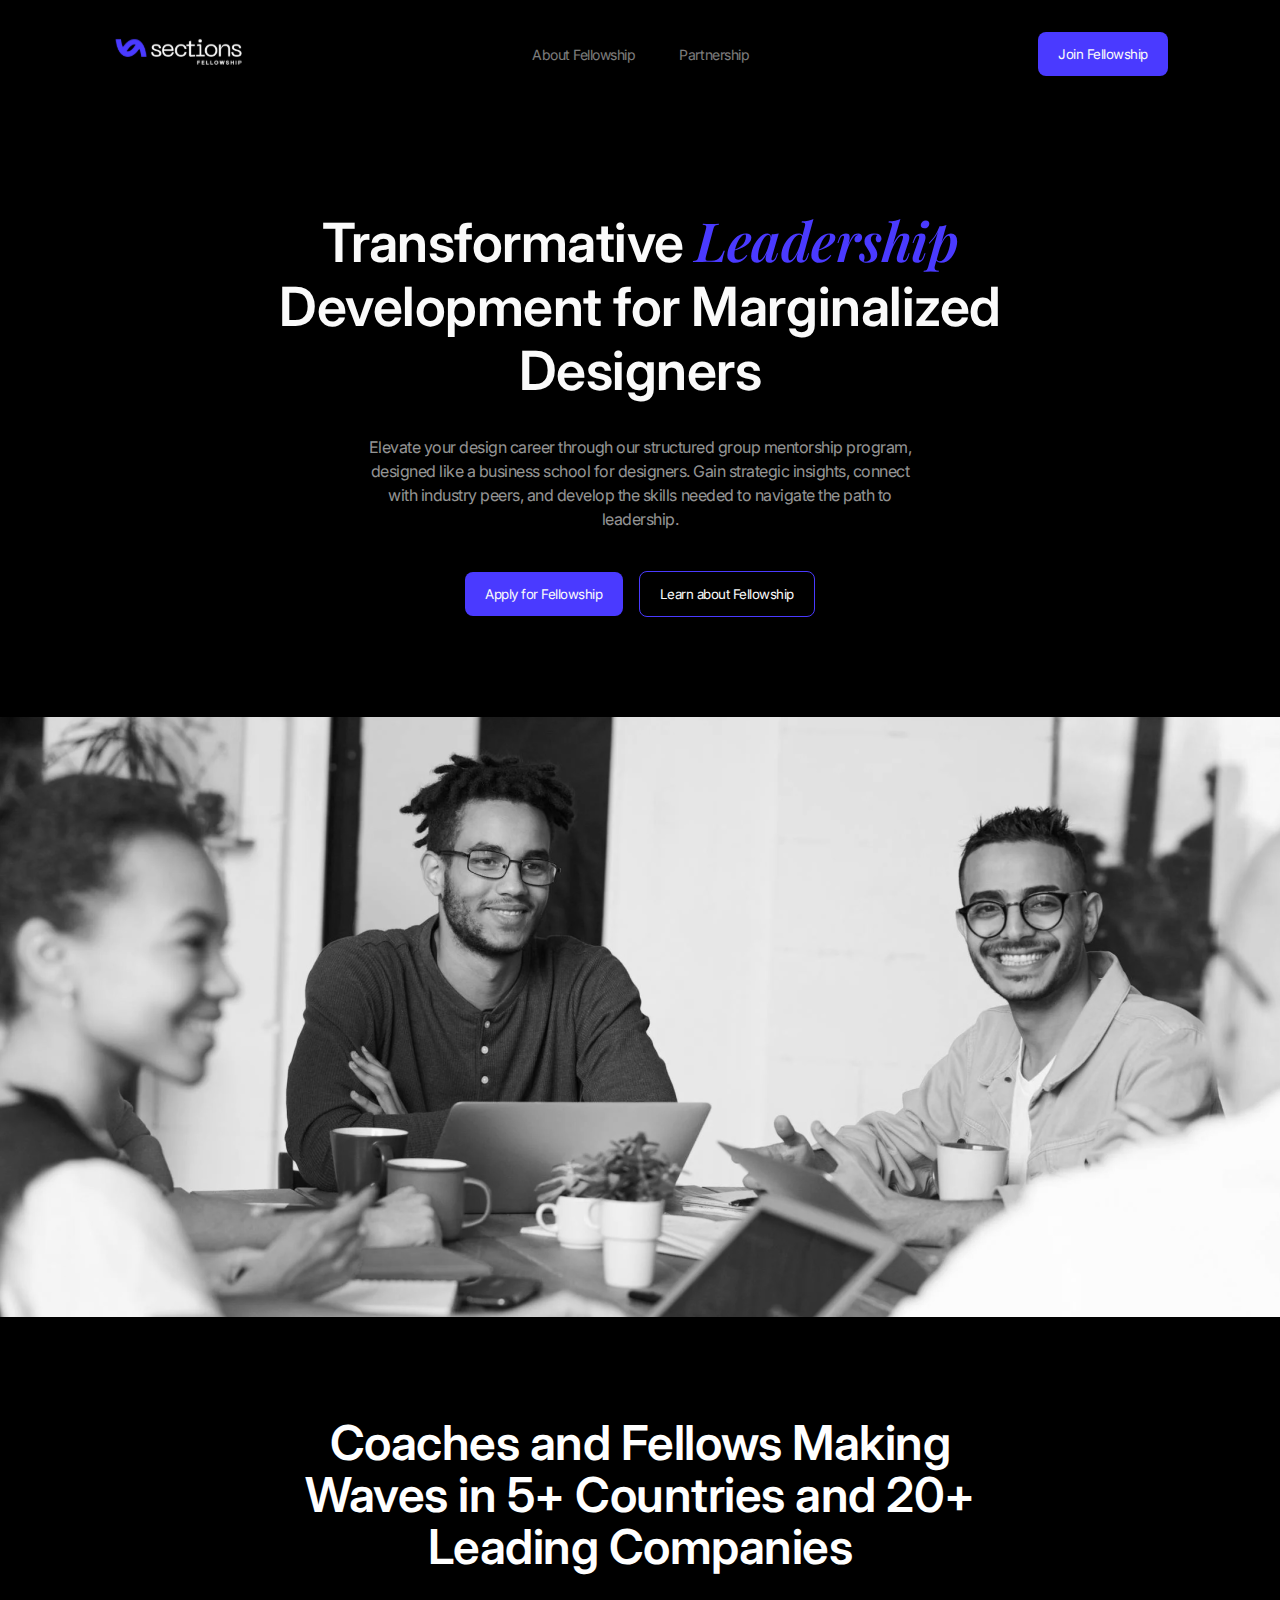
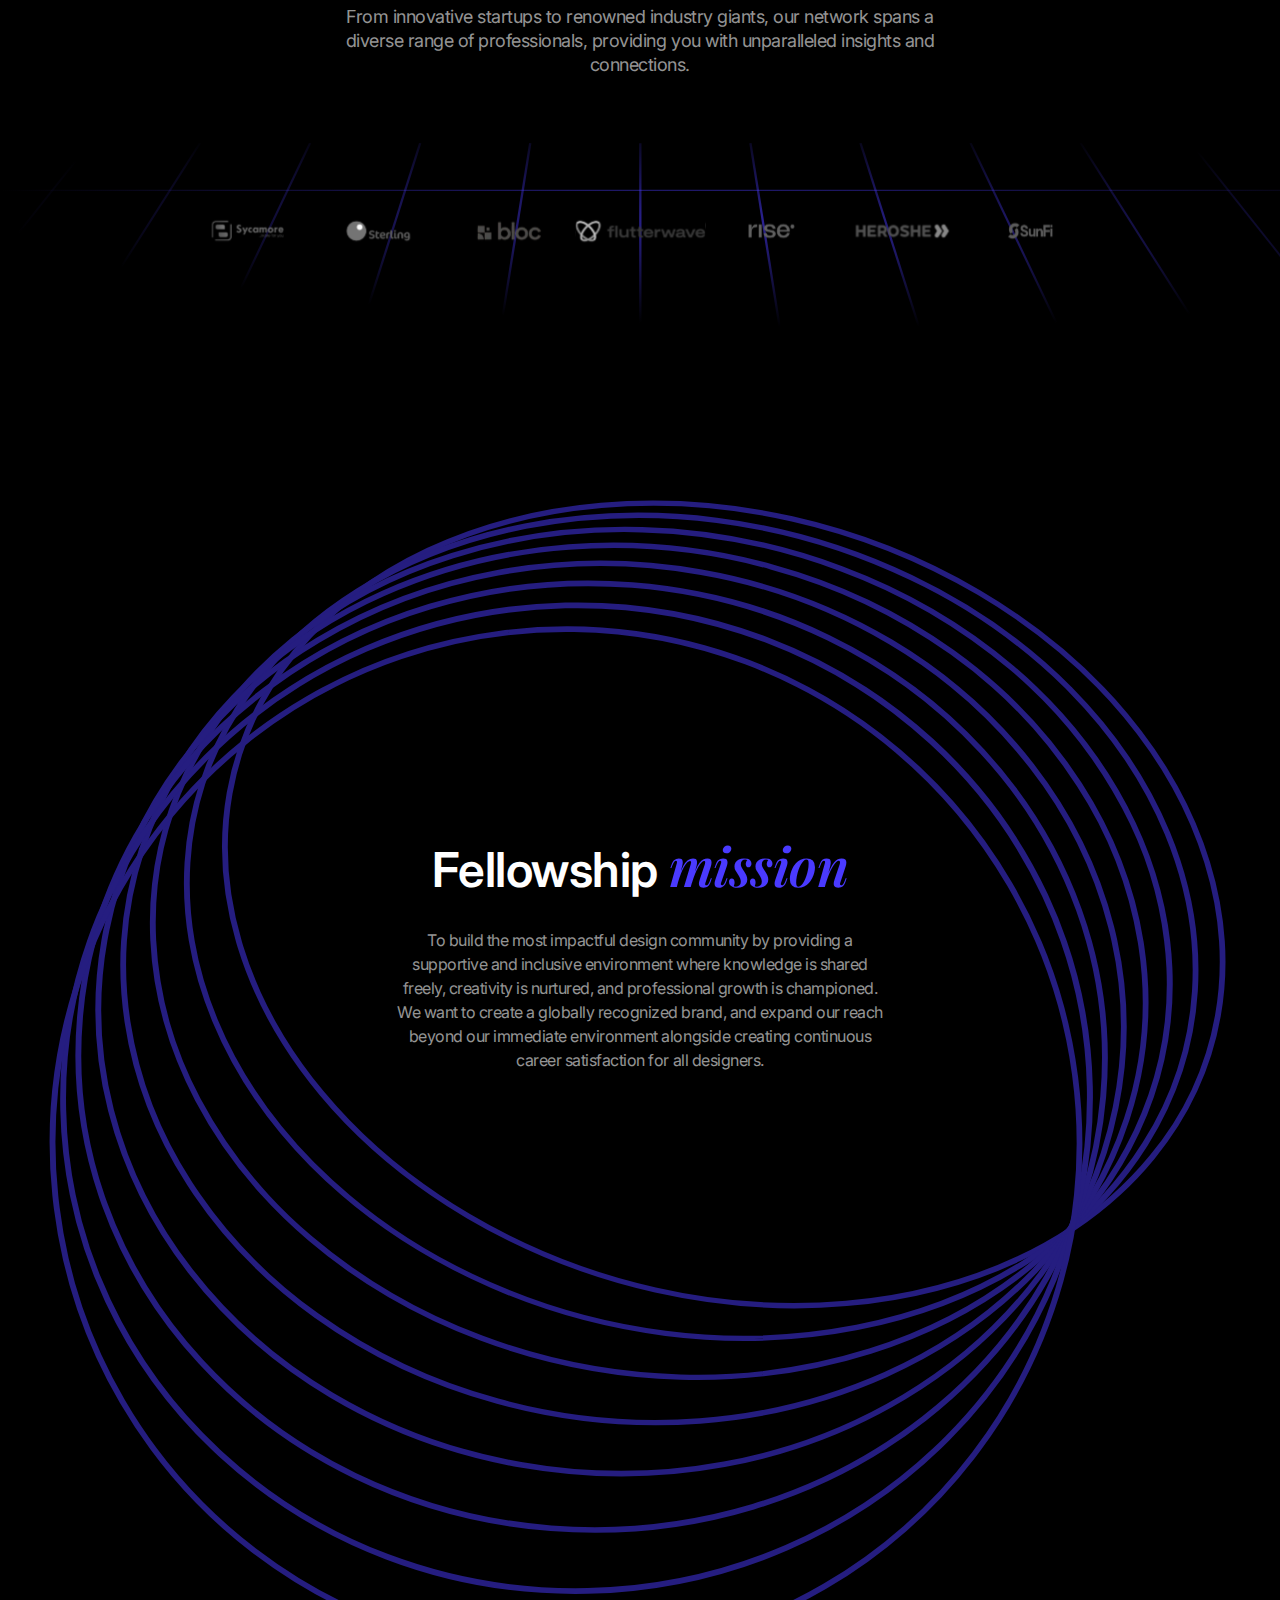
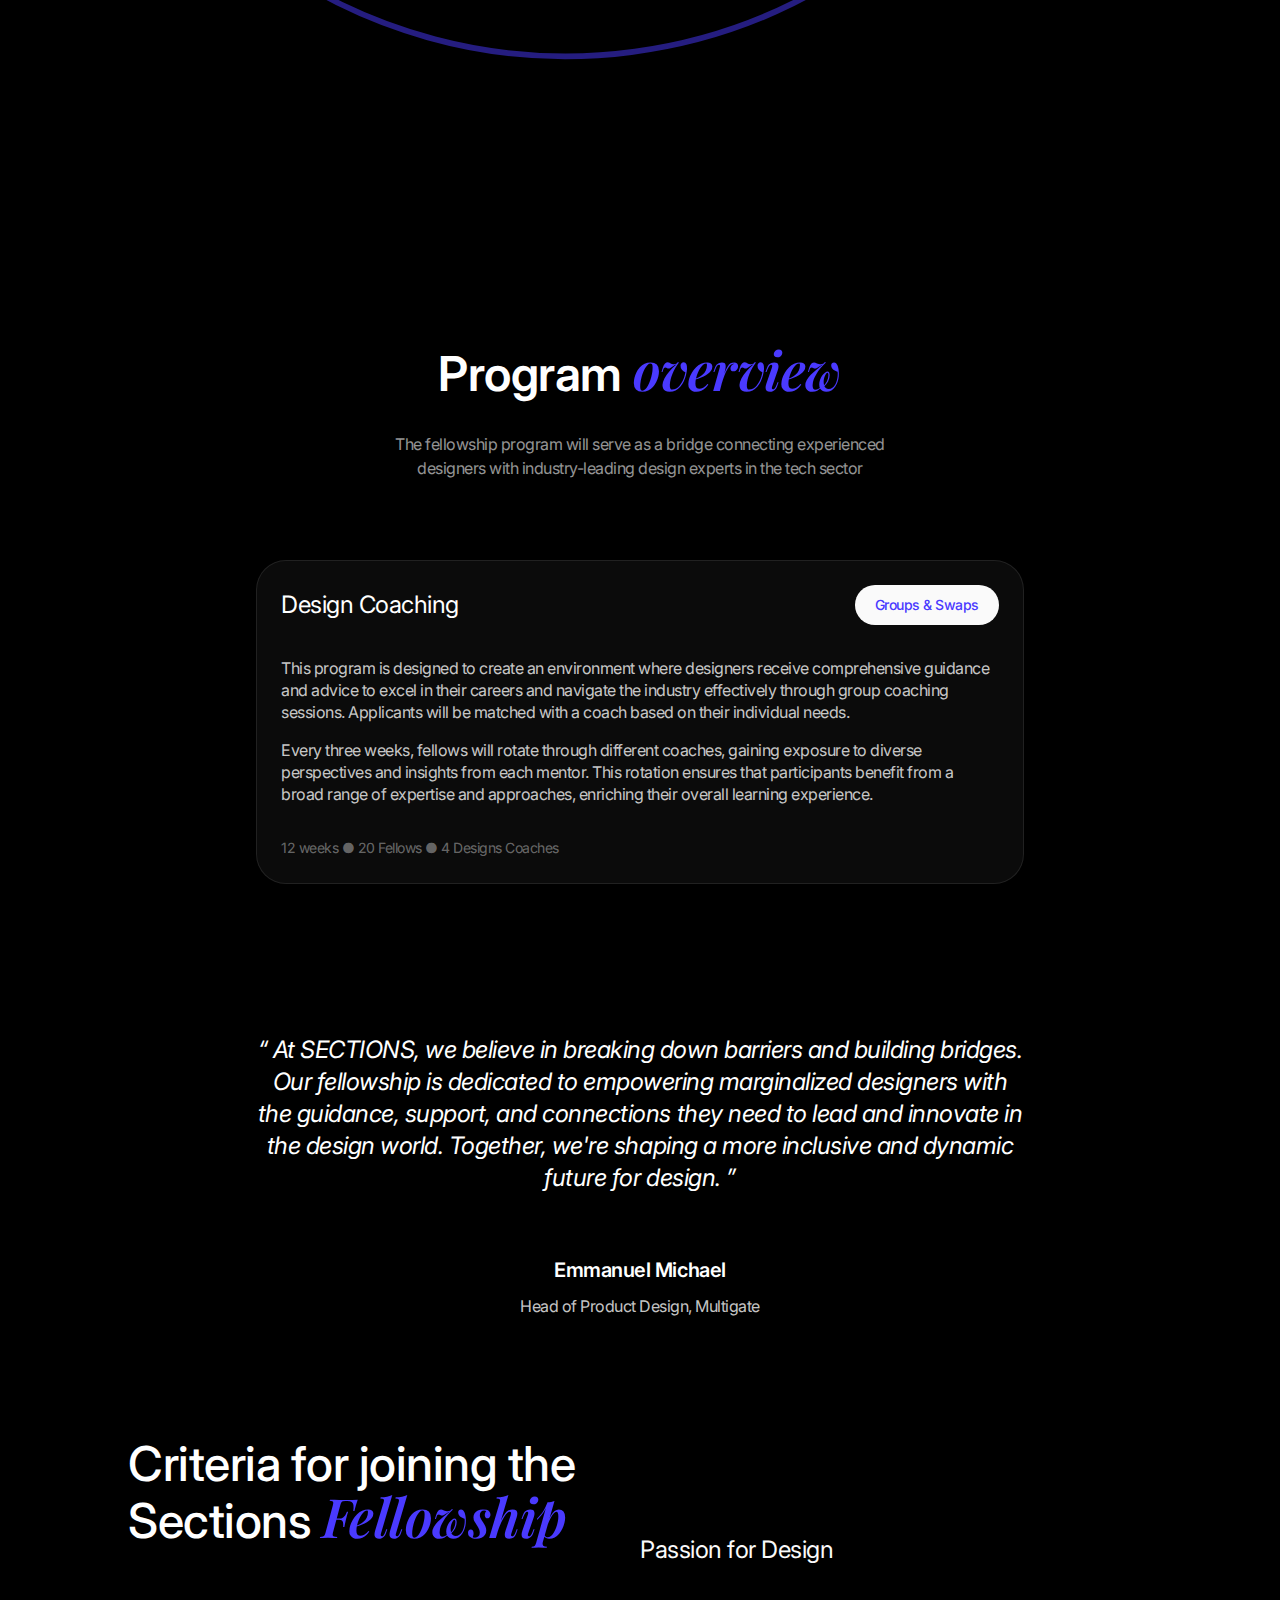
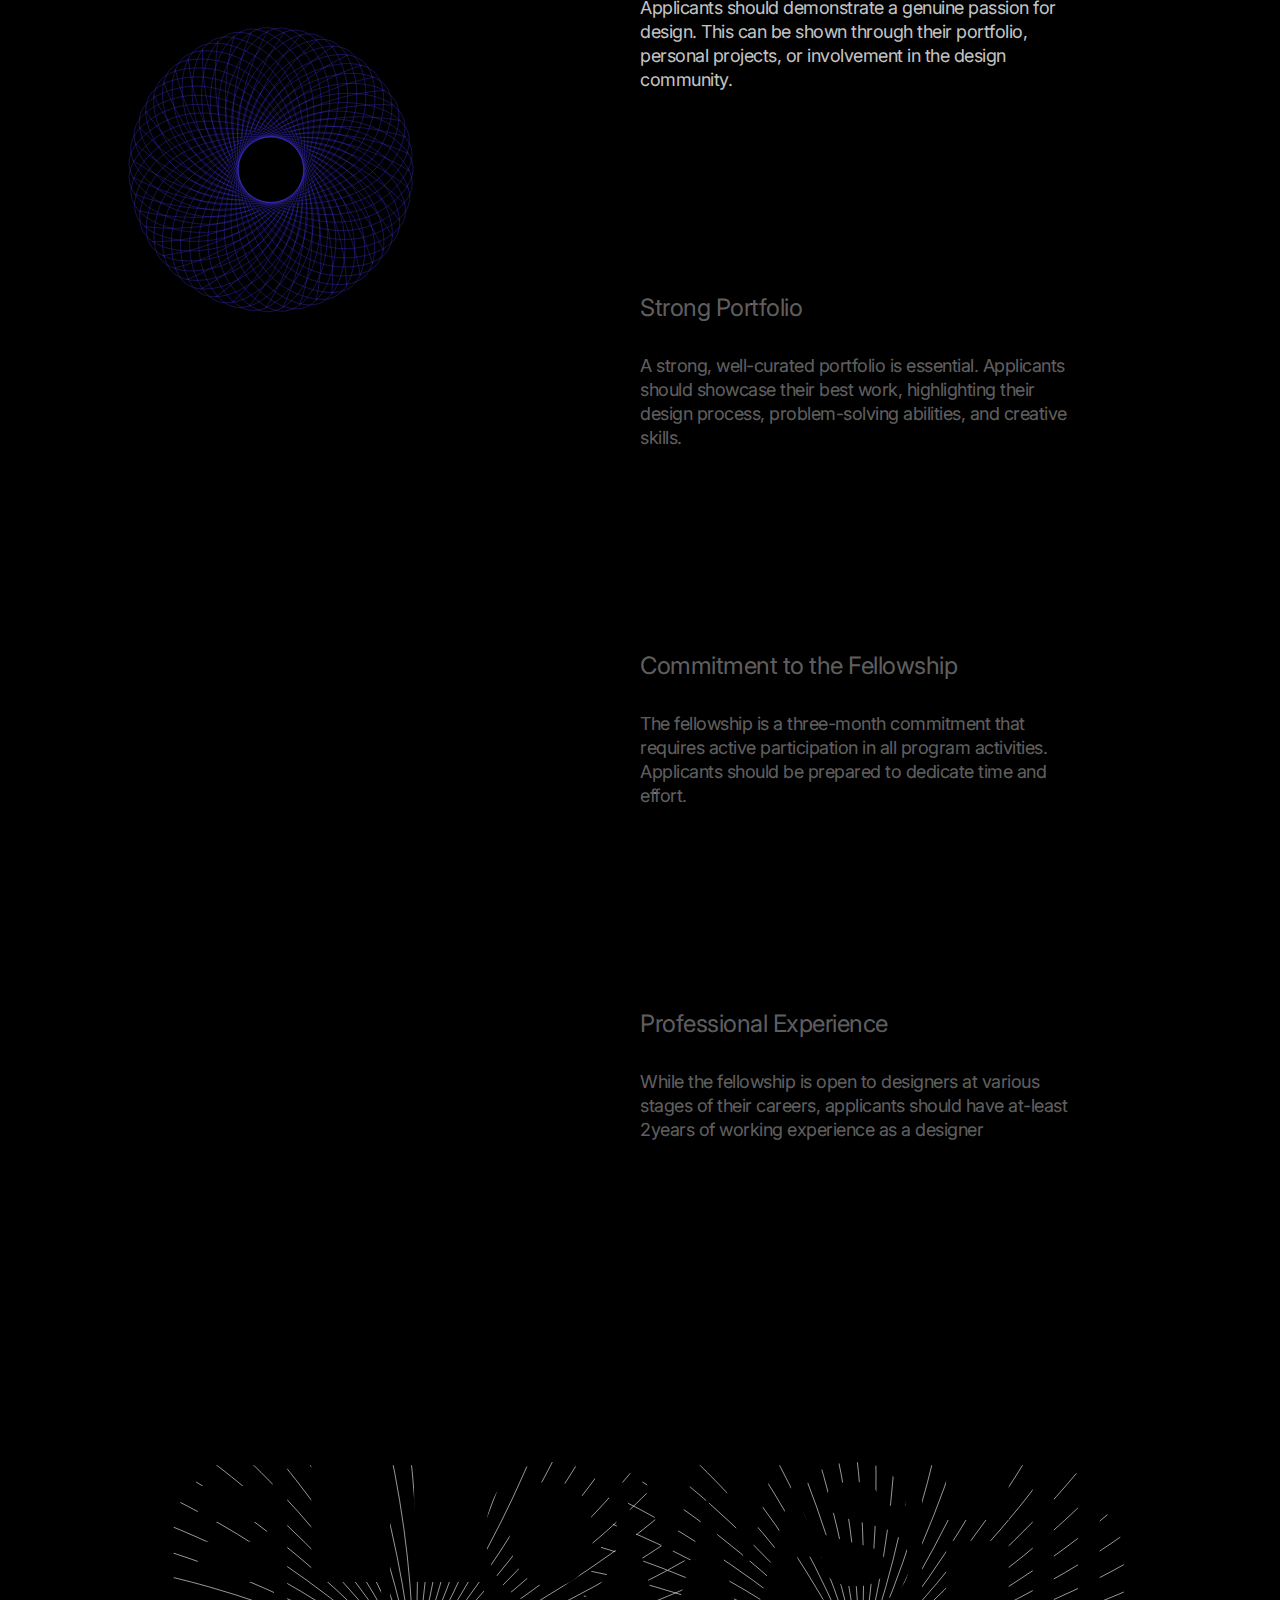
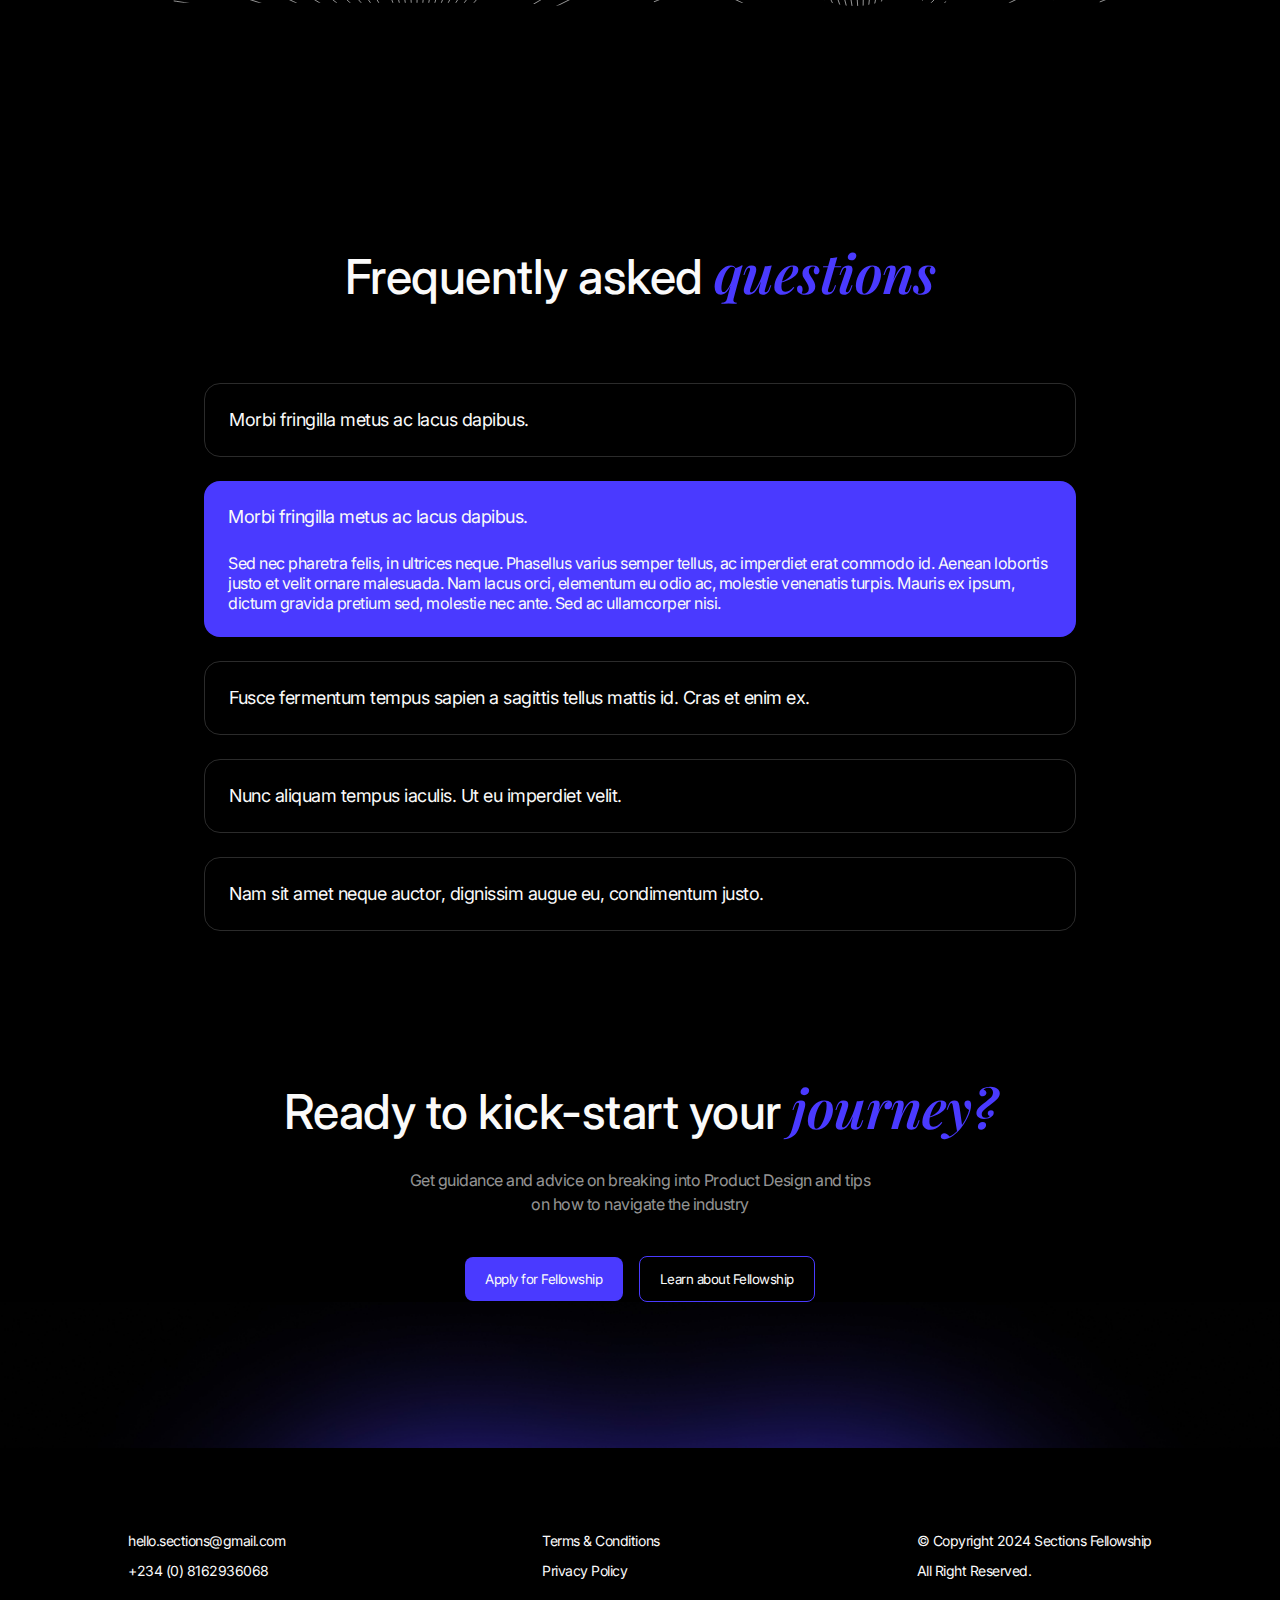
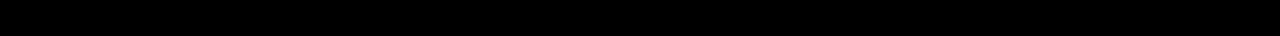
==== commit 268b9109: "Sections Landing Page Design" ====
--- a/index.html
+++ b/index.html
@@ -5,99 +5,120 @@
     <meta name="viewport" content="width=device-width, initial-scale=1.0">
     <title>Sections</title>
     <link rel="stylesheet" href="./index.css">
+    <link rel="stylesheet" href="https://cdnjs.cloudflare.com/ajax/libs/font-awesome/6.7.1/css/all.min.css" integrity="sha512-5Hs3dF2AEPkpNAR7UiOHba+lRSJNeM2ECkwxUIxC1Q/FLycGTbNapWXB4tP889k5T5Ju8fs4b1P5z/iB4nMfSQ==" crossorigin="anonymous" referrerpolicy="no-referrer" />
 </head>
 <body>
-    
-    <div class="header-container">
-        <div class="section-logo">
-            <img src="./Images/Logo.svg" alt="logo">
-        </div>   
+    <div class="overall-container">
+        <div class="header-container">
+            <div class="section-logo">
+                <img src="./Images/Logo.svg" alt="logo">
+            </div>   
         
-        <div class="header-menu-container">
-            <div class="menu-link">
-                <a href="#"><p>About Fellowship</p></a>
-            </div>
-
-            <div class="menu-link">
-                <a href="#"><p>Partnership</p></a>
-            </div>
-        </div>
-
-        <div class="button-container">
-            <button>Join Fellowship</button>
-        </div>
-    </div>
-
-    <div class="hero-container">
-        <div class="hero-text-button-container">
-            <div class="hero-main-body-text">
-                 <div class="hero-text">
-                    <h1>Transformative <span>Leadership</span> Development for Marginalized Designers</h1>
-                </div>
-
-                <div class="hero-body-text">
-                    <p>Elevate your design career through our structured group mentorship program, designed like a business school for designers. Gain strategic insights, connect with industry peers, and develop the skills needed to navigate the path to leadership.</p>
-                </div>
-            </div>
+            <div class="header-menu-container">
+                <div class="menu-link">
+                    <a href="#"><p>About Fellowship</p></a>
+                 </div>
+
+                <div class="menu-link">
+                    <a href="#"><p>Partnership</p></a>
+                </div>
+            </div>
+
+            <div class="button-container">
+                <button class="primary-button">Join Fellowship</button>
+            </div>
+
+            <div class="hamburger-menu">
+                <i class="fa-solid fa-bars"></i>
+            </div>
+        </div>
+
+        <div class="hero-container">
+            <div class="hero-text-button-container">
+                <div class="hero-main-body-text">
+                    <div class="hero-text">
+                        <h1>Transformative <span>Leadership</span> Development for Marginalized Designers</h1>
+                    </div>
+
+                    <div class="hero-body-text">
+                        <p>Elevate your design career through our structured group mentorship program, designed like a business school for designers. Gain strategic insights, connect with industry peers, and develop the skills needed to navigate the path to leadership.</p>
+                    </div>
+                </div>
         
-            <div class="hero-buttons">
-                <button class="primary-button">Apply for Fellowship</button>
-                <button class="secondary-button">Learn about Fellowship</button>
-            </div>
-        </div>
-
-        <div class="hero-image">
-            <img src="./Images/Hero Image.jpg" alt="Young professionals discussing">
-        </div>
-    </div>
-    
-    <div class="middle-section">
-        <div class="mid-section-header-body-text">
-            <div class="coaches-header">
-                <h1>Coaches and Fellows Making Waves in 5+ Countries and 20+ Leading Companies</h1>
-            </div>
-
-            <div class="coaches-body">
-                <p>From innovative startups to renowned industry giants, our network spans a diverse range of professionals, providing you with unparalleled insights and connections.</p>
-            </div> 
+                <div class="hero-buttons">
+                    <button class="primary-button">Apply for Fellowship</button>
+                    <button class="secondary-button">Learn about Fellowship</button>
+                </div>
+            </div>
+
+            <div class="hero-image">
+                <img src="./Images/Hero Image.jpg" alt="Young professionals discussing">
+            </div>
+        </div>
+    
+        <div class="middle-section">
+            <div class="mid-section-header-body-text">
+                <div class="coaches-header">
+                    <h1>Coaches and Fellows Making Waves in 5+ Countries and 20+ Leading Companies</h1>
+                </div>
+
+                <div class="coaches-body">
+                    <p>From innovative startups to renowned industry giants, our network spans a diverse range of professionals, providing you with unparalleled insights and connections.</p>
+                </div> 
         </div>
         
         <div class="infinity-scroll">
             <div class="background-image">
                 <div class="partners">
-                    <img src="./Images/Sycamore.svg" alt="sycamore-brand">
-                    <img src="./Images/Sterling.svg" alt="sterling-bank">
-                    <img src="./Images/Bloc.svg" alt="bloc">
-                    <img src="./Images/Flutterwave.svg" alt="Flutterwave">
-                    <img src="./Images/Rise.svg" alt="rise">
-                    <img src="./Images/Heroshe.svg" alt="heroshe">
-                    <img src="./Images/Sunfi.svg" alt="sunfi">
-                </div>
-            </div>
-        </div>
-    </div>
-    
-    <div class="fellowship-mission">
-        <div class="fellowship-image">
-            <div class="fellowship-header">
-                <h1>Fellowship <span>mission</span></h1>
-            </div>
-
-            <div class="fellowship-body">
-                <p>To build the most impactful design community by providing a supportive and inclusive environment where knowledge is shared freely, creativity is nurtured, and professional growth is championed. We want to create a globally recognized brand, and expand our reach beyond our immediate environment alongside creating continuous career satisfaction for all designers.</p>
-            </div>
-        </div>
-    </div>
-
-    <div class="program-quote">
-        <div class="program-overview">
-            <div class="program-overview-header-body">
-                <div class="program-header">
-                    <h1>Program <span>overview</span></h1>
-                </div>
-            
-                <div class="program-body">
-                    <p>The fellowship program will serve as a bridge connecting experienced designers with industry-leading design experts in the tech sector</p>
+                        <img src="./Images/Sycamore.svg" alt="sycamore-brand">
+                        <img src="./Images/Sterling.svg" alt="sterling-bank">
+                        <img src="./Images/Bloc.svg" alt="bloc">
+                        <img src="./Images/Flutterwave.svg" alt="Flutterwave">
+                        <img src="./Images/Rise.svg" alt="rise">
+                        <img src="./Images/Heroshe.svg" alt="heroshe">
+                        <img src="./Images/Sunfi.svg" alt="sunfi">
+                    </div>
+                </div>
+            </div>
+        </div>
+    
+        <div class="fellowship-mission">
+            <div class="fellowship-image">
+                <div class="fellowship-header">
+                    <h1>Fellowship <span>mission</span></h1>
+                </div>
+
+                <div class="fellowship-body">
+                    <p>To build the most impactful design community by providing a supportive and inclusive environment where knowledge is shared freely, creativity is nurtured, and professional growth is championed. We want to create a globally recognized brand, and expand our reach beyond our immediate environment alongside creating continuous career satisfaction for all designers.</p>
+                </div>
+            </div>
+        </div>
+
+        <div class="fellowship-mission-mobile">
+            <div class="fellowship-image-mobile">
+                <img src="./Images/Circle.svg" alt="">
+            </div>
+
+            <div class="fellowship-header-body-mobile">
+                <div class="fellowship-header-mobile">
+                    <h1>Fellowship <span>mission</span></h1>
+                </div>
+    
+                <div class="fellowship-body-mobile">
+                    <p>To build the most impactful design community by providing a supportive and inclusive environment where knowledge is shared freely, creativity is nurtured, and professional growth is championed. We want to create a globally recognized brand, and expand our reach beyond our immediate environment alongside creating continuous career satisfaction for all designers.</p>
+                </div>
+            </div>
+        </div>
+
+        <div class="program-quote">
+            <div class="program-overview">
+                <div class="program-overview-header-body">
+                    <div class="program-header">
+                        <h1>Program <span>overview</span></h1>
+                    </div>
+            
+                    <div class="program-body">
+                        <p>The fellowship program will serve as a bridge connecting experienced designers with industry-leading design experts in the tech sector</p>
                 </div>
             </div>
             
@@ -131,38 +152,38 @@
             </div>
 
             <div class="speaker-company">
-                <div class="speaker">
-                    <H3>Emmanuel Michael</H3>
-                </div>
-
-                <div class="company">
+                    <div class="speaker">
+                        <H3>Emmanuel Michael</H3>
+                    </div>
+
+                    <div class="company">
                     <p>Head of Product Design, Multigate</p>
-                </div>
-            </div>
-        </div>
-    </div>
-
-    <div class="criteria-cards-section">
-        <div class="criteria-cards">
-            <div class="left-criteria-card">
-                <div class="criteria">
-                    <h1>Criteria for joining the Sections <span>Fellowship</span></h1>
-                </div>
-            
-                <div class="image-div">
-                    <img src="./Images/Circle Small.svg" alt="circles">
-                </div>
-            </div>
-
-            <div class="right-criteria-cards">
-                <div class="right-cards">
-                    <div class="passion-header">
-                        <h3>Passion for Design</h3>
-                    </div>
-
-                    <div class="passion-body">
-                        <p>Applicants should demonstrate a genuine passion for design. This can be shown through their portfolio, personal projects, or involvement in the design community.</p>
-                    </div>
+                    </div>
+                </div>
+            </div>
+        </div>
+
+        <div class="criteria-cards-section">
+            <div class="criteria-cards">
+                <div class="left-criteria-card">
+                    <div class="criteria">
+                        <h1>Criteria for joining the Sections <span>Fellowship</span></h1>
+                    </div>
+            
+                    <div class="image-div">
+                        <img src="./Images/Circle Small.svg" alt="circles">
+                    </div>
+                </div>
+
+                <div class="right-criteria-cards">
+                    <div class="right-cards">
+                        <div class="passion-header">
+                            <h3>Passion for Design</h3>
+                        </div>
+
+                        <div class="passion-body">
+                            <p>Applicants should demonstrate a genuine passion for design. This can be shown through their portfolio, personal projects, or involvement in the design community.</p>
+                        </div>
                 </div>
 
                 <div class="right-cards">
@@ -196,9 +217,138 @@
                 </div>
             </div>
         </div>
-        
-    </div>
-    
+    </div>
+
+    <div class="mask-effect">
+        <div class="mask">
+            <img src="./Images/Mask group.svg" alt="Mask Effect">
+        </div>
+    </div>
+
+    <div class="faqs">
+        <div class="frequently-asked-questions">
+            <div class="faq-top">
+                <h1>Frequently asked <span>questions</span></h1>
+            </div>
+
+            <div class="question-container">
+                <div class="question-and-answer">
+                    <div class="ques">
+                        <p>Morbi fringilla metus ac lacus dapibus.</p>
+                    </div>
+
+                    <div class="plus">
+                        <i class="fa-solid fa-plus"></i>
+                    </div>
+                </div>
+
+                <div class="selected-question">
+                    <div class="ques-icon">
+                        <div class="top-ques">
+                            <p>Morbi fringilla metus ac lacus dapibus.</p>
+                        </div>
+    
+                        <div class="minus-icon">
+                            <i class="fa-solid fa-minus"></i>
+                        </div>
+                    </div>
+
+                    <div class="feedback">
+                        <p>Sed nec pharetra felis, in ultrices neque. Phasellus varius semper tellus, ac imperdiet erat commodo id. Aenean lobortis justo et velit ornare malesuada. Nam lacus orci, elementum eu odio ac, molestie venenatis turpis. Mauris ex ipsum, dictum gravida pretium sed, molestie nec ante. Sed ac ullamcorper nisi.</p>
+                    </div>
+                </div>
+
+                <div class="question-and-answer">
+                    <div class="ques">
+                        <p>Fusce fermentum tempus sapien a sagittis tellus mattis id. Cras et enim ex.</p>
+                    </div>
+
+                    <div class="plus">
+                        <i class="fa-solid fa-plus"></i>
+                    </div>
+                </div>
+
+                <div class="question-and-answer">
+                    <div class="ques">
+                        <p>Nunc aliquam tempus iaculis. Ut eu imperdiet velit. </p>
+                    </div>
+
+                    <div class="plus">
+                        <i class="fa-solid fa-plus"></i>
+                    </div>
+                </div>
+
+                <div class="question-and-answer">
+                    <div class="ques">
+                        <p>Nam sit amet neque auctor, dignissim augue eu, condimentum justo.</p>
+                    </div>
+
+                    <div class="plus">
+                        <i class="fa-solid fa-plus"></i>
+                    </div>
+                </div>
+            </div>
+        </div>
+    </div>
+
+    <div class="footer">
+        <div class="kick-start-your-journey">
+            <div class="heading-and-body-text">
+                <div class="faq-top">
+                    <h1>Ready to kick-start your <span>journey?</span></h1>
+                </div>
+
+                <div class="footer-body-text">
+                    <p>Get guidance and advice on breaking into Product Design and tips on how to navigate the industry</p>
+                </div>
+            </div>
+            
+            <div class="hero-buttons">
+                <button class="primary-button">Apply for Fellowship</button>
+                <button class="secondary-button">Learn about Fellowship</button>
+            </div>
+        </div>
+
+        <div class="footer-bottom">
+            <div class="background-blur">
+                <img src="./Images/blur.jpg" alt="background-blur">
+            </div>
+
+            <div class="footer-links">
+                <div class="left-footer-links">
+                    <div class="links">
+                        <p>hello.sections@gmail.com</p>
+                    </div>
+
+                    <div class="links">
+                        <p>+234 (0) 8162936068</p>
+                    </div>
+                </div>
+
+                <div class="middle-footer-links">
+                    <div class="links">
+                        <p>Terms & Conditions</p>
+                    </div>
+
+                    <div class="links">
+                        <p>Privacy Policy</p>
+                    </div>
+                </div>
+
+                <div class="right-footer-links">
+                    <div class="links">
+                        <p>© Copyright 2024 Sections Fellowship</p>
+                    </div>
+
+                    <div class="links">
+                        <p>All Right Reserved.</p>
+                    </div>
+                </div>
+            </div>
+        </div>
+    </div>
+    
+    </div>
 
 </body>
 </html>--- a/index.css
+++ b/index.css
@@ -83,6 +83,10 @@
     cursor: pointer;
 }
 
+.hamburger-menu{
+    display: none;
+}
+
 .hero-container{
     width: 100%;
     height: auto;
@@ -129,7 +133,7 @@
 }
 
 span{
-    font-size: ;
+    font-size: 3.375rem;
     color: #4A3AFF;
     font-style: italic;
     font-family: "Playfair Display", serif;
@@ -331,6 +335,10 @@
     color: rgba(250, 250, 250, 0.6);
 }
 
+.fellowship-mission-mobile{
+    display: none;
+}
+
 .program-quote{
     width: 100%;
     height: auto;
@@ -504,10 +512,10 @@
     height: auto;
 }
 
-.speaker p{
+.speaker h3{
     font-size: 1.25rem;
     line-height: 2rem;
-    font-weight: 400;
+    font-weight: 600;
 }
 
 .company p{
@@ -654,7 +662,7 @@
 }
 
 .faq-top{
-    width: 25.75rem;
+    width: fit-content;
     height: auto;
 }
 
@@ -677,7 +685,7 @@
 
 .question-and-answer{
     width: 100%;
-    height: 4.5rem;
+    height: auto;
     display: flex;
     flex-direction: row;
     justify-content: space-between;
@@ -928,6 +936,10 @@
         cursor: pointer;
     }
 
+    .hamburger-menu{
+        display: none;
+    }
+
     .hero-container{
         width: 100%;
         height: auto;
@@ -974,7 +986,7 @@
     }
     
     span{
-        font-size: ;
+        font-size: 3.375rem;
         color: #4A3AFF;
         font-style: italic;
         font-family: "Playfair Display", serif;
@@ -1138,13 +1150,9 @@
     }
     
     .fellowship-mission{
-        width: 100%;
-        height: auto;
-        background-color: #000;
-        color: white;
-        /* padding: 2rem; */
-    }
-    
+       display: none;
+    }
+/*     
     .fellowship-image{
         width: 100%;
         height: 800px;
@@ -1183,6 +1191,52 @@
         text-align: center;
         line-height: 1.5rem;
         color: rgba(250, 250, 250, 0.6);
+    } */
+
+    .fellowship-mission-mobile{
+        display: block;
+    }
+
+    .fellowship-image-mobile img{
+        display: none;
+    }
+
+    .fellowship-header-body-mobile{
+        width: 100%;
+        height: auto;
+        display: flex;
+        flex-direction: column;
+        justify-content: center;
+        align-items: center;
+        row-gap: 2rem;
+    }
+
+    .fellowship-header-mobile{
+        font-size: 3rem;
+        line-height: 3.25rem;
+        font-weight: 600;
+        text-align: center;
+
+    }
+
+    .fellowship-header-mobile h1{
+        font-size: 3rem;
+        line-height: 3.25rem;
+        font-weight: 600;
+        text-align: center;
+        color: white;
+    }
+
+    .fellowship-body-mobile{
+        width: 80%;
+        height: auto;
+    }
+
+    .fellowship-body-mobile p{
+        font-weight: 400;
+        text-align: center;
+        line-height: 1.5rem;
+        color: rgba(250, 250, 250, 0.6);
     }
 
     .program-quote{
@@ -1195,7 +1249,7 @@
         row-gap: 9.375rem;
         background-color: #000;
         color: white;
-        padding: 12rem 0 0 0;
+        padding: 6rem 0 0 0;
     }
     
     .program-overview{
@@ -1255,8 +1309,846 @@
         align-items: start;
         row-gap: 2rem;
     }
+
+    .mask-effect{
+        width: 100%;
+        height: 392px;
+        background-color: #000;
+    }
+    
+    .mask{
+        width: 100%;
+        height: 100%;
+        display: flex;
+        flex-direction: row;
+        justify-content: center;
+        align-items: center;
+    }
+    
+    .mask img{
+        width: 90%;
+        height: 100%;
+        margin-top: 6rem;
+        margin-bottom: 6rem;
+    }
 }
 
 @media screen and (max-width:480px){
-
+    .overall-container{
+        width: 100%;
+        height: auto;
+        display: flex;
+        flex-direction: column;
+        justify-content: start;
+        align-items: center;
+        background-color: #000000;
+    }
+
+    .header-container{
+        width: 100%;
+        height: auto;
+        display: flex;
+        flex-direction: row;
+        justify-content: space-between;
+        align-items: center;
+        background-color: #000000;
+        padding: 2rem 1rem 1rem 1em;
+    }  
+
+    .header-menu-container{
+        display: none;
+    }
+
+    .button-container{
+        display: none;
+    }
+
+    .hamburger-menu{
+        display: block;
+        color: white;
+        font-size: 24px;
+    }
+
+    .hero-container{
+        width: 100%;
+        height: auto;
+        display: flex;
+        flex-direction: column;
+        justify-content: center;
+        align-items: center;
+        row-gap: 2.5rem;
+        background-color: #000000;
+        color: #FAFAFA;
+        padding: 2rem 1rem 2rem 1em;
+    }
+
+    .hero-text-button-container{
+        width: 100%;
+        height: auto;
+        display: flex;
+        flex-direction: column;
+        justify-content: center;
+        align-items: center;
+        row-gap: 2rem;
+    }
+    
+    .hero-main-body-text{
+        width: 100%;
+        height: auto;
+        display: flex;
+        flex-direction: column;
+        justify-content: center;
+        align-items: center;
+        row-gap: 2rem;
+    }
+    
+    .hero-text{
+        width: 100%;
+        height: auto;
+    }
+    
+    .hero-text h1{
+        font-size: 1.75rem;
+        line-height: 2.25rem;
+        text-align: center;
+        font-weight: 600;
+    }
+    
+    span{
+        font-size: 1.75rem;
+        color: #4A3AFF;
+        font-style: italic;
+        font-family: "Playfair Display", serif;
+        font-weight: 600;
+    }
+    
+    .hero-body-text{
+        width: 100%;
+        height: auto;
+    }
+    
+    .hero-body-text p{
+        text-align: center;
+        font-size: 0.875rem;
+        font-weight: 400;
+        line-height: 1.5rem;
+        color: rgba(250, 250, 250, 0.6);
+    }
+    
+    .hero-buttons{
+        width: fit-content;
+        height: auto;
+        display: flex;
+        flex-direction: row;
+        justify-content: center;
+        align-items: center;
+        column-gap: 1rem;
+    }
+    
+    .hero-image{
+        width: 100%;
+        height: auto;
+        display: flex;
+        justify-content: center;
+    }
+    
+    .hero-image img{
+        width: 380px;
+        height: 190px;
+        border-radius: 0.5rem;
+    }
+
+    .middle-section{
+        width: 100%;
+        height: auto;
+        display: flex;
+        flex-direction: column;
+        justify-content: center;
+        align-items: center;
+        background-color: #000;
+        color: white;
+        row-gap: 4rem;
+        padding: 1.5rem 1rem 2rem 1em;
+    }
+    
+    .mid-section-header-body-text{
+        width: 100%;
+        height: auto;
+        display: flex;
+        flex-direction: column;
+        justify-content: center;
+        align-items: center;
+        row-gap: 2rem;
+    }
+    
+    .coaches-header{
+        width: 100%;
+        height: auto;
+        display: flex;
+        justify-content: center;
+    }
+    
+    .coaches-header h1{
+        font-size: 1.75rem;
+        line-height: 2.25rem;
+        text-align: center;
+        font-weight: 600;
+    }
+    
+    .coaches-body{
+        width: 100%;
+        height: auto;
+        display: flex;
+        justify-content: center;
+    }
+    
+    .coaches-body p{
+        text-align: center;
+        font-size: 0.875rem;
+        font-weight: 400;
+        line-height: 1.5rem;
+        color: rgba(250, 250, 250, 0.6);
+    }
+
+    .infinity-scroll{
+        width: 100%;
+        height: auto;
+    }
+    
+    .background-image{
+        width: 100%;
+        height: auto;
+        background-color: #000;
+        background-image: none;
+        background-position: center;
+        background-size: cover;
+        background-repeat: no-repeat;
+        display: flex;
+        flex-direction: row;
+        justify-content: center;
+        align-items: center;
+        padding: 0rem 0 2rem 0;
+    }
+    
+    .partners{
+        width: 100%;
+        display: flex;
+        flex-direction: column;
+        justify-content: space-between;
+        align-items: center;
+        row-gap: 2rem;
+    }
+    
+    .fellowship-mission{
+        display: none;
+     }
+ /*     
+     .fellowship-image{
+         width: 100%;
+         height: 800px;
+         background-color: #000;
+         background-image: url(./Images/Circle.svg);
+         background-position: center;
+         background-size: cover;
+         background-repeat: no-repeat;
+         display: flex;
+         flex-direction: column;
+         justify-content: center;
+         align-items: center;
+         row-gap: 2rem;
+         padding: 0 0 5rem 0;
+     }
+ 
+     .fellowship-header{
+         width: 50%;
+         height: auto;
+     }
+     
+     .fellowship-header h1{
+         font-size: 3rem;
+         line-height: 3.25rem;
+         font-weight: 600;
+         text-align: center;
+     }
+     
+     .fellowship-body{
+         width: 60%;
+         height: auto;
+     }
+     
+     .fellowship-body p{
+         font-weight: 400;
+         text-align: center;
+         line-height: 1.5rem;
+         color: rgba(250, 250, 250, 0.6);
+     } */
+ 
+     .fellowship-mission-mobile{
+         display: block;
+     }
+ 
+     .fellowship-image-mobile img{
+         display: none;
+     }
+ 
+     .fellowship-header-body-mobile{
+         width: 100%;
+         height: auto;
+         display: flex;
+         flex-direction: column;
+         justify-content: center;
+         align-items: center;
+         row-gap: 2rem;
+         padding: 1.5rem 1rem 1.5rem 1rem;
+     }
+ 
+     .fellowship-header-mobile h1{
+        font-size: 1.75rem;
+        line-height: 2.25rem;
+        text-align: center;
+        font-weight: 600;
+        color: white;
+     }
+ 
+     .fellowship-body-mobile{
+         width: 100%;
+         height: auto;
+     }
+ 
+     .fellowship-body-mobile p{
+        text-align: center;
+        font-size: 0.875rem;
+        font-weight: 400;
+        line-height: 1.5rem;
+        color: rgba(250, 250, 250, 0.6);
+     }
+
+     .program-quote{
+        width: 100%;
+        height: auto;
+        display: flex;
+        flex-direction: column;
+        justify-content: center;
+        align-items: center;
+        row-gap: 4rem;
+        background-color: #000;
+        color: white;
+        padding: 1.5rem 1rem 1.5rem 1rem;
+    }
+    
+    .program-overview{
+        width: 100%;
+        height: auto;
+        display: flex;
+        flex-direction: column;
+        justify-content: center;
+        align-items: center;
+        row-gap: 5rem;
+    }
+    
+    .program-overview-header-body{
+        width: 100%;
+        height: auto;
+        display: flex;
+        flex-direction: column;
+        justify-content: center;
+        align-items: center;
+        row-gap: 2rem;
+    }
+    
+    .program-header{
+        width: fit-content;
+        height: auto;
+    }
+    
+    .program-header h1{
+        font-size: 1.75rem;
+        line-height: 2.25rem;
+        text-align: center;
+        font-weight: 600;
+        color: white;
+    }
+    
+    .program-body{
+        width: 100%;
+        height: auto;
+    }
+    
+    .program-body p{
+        text-align: center;
+        font-size: 0.875rem;
+        font-weight: 400;
+        line-height: 1.5rem;
+        color: rgba(250, 250, 250, 0.6);
+    }
+
+    .design-coaching-card{
+        width: 100%;
+        height: auto;
+        padding: 1.5rem;
+        background-color: rgba(18, 18, 18, 0.6);
+        border-radius: 1.875rem;
+        border: 1px solid rgba(250, 250, 250, 0.09);
+        display: flex;
+        flex-direction: column;
+        justify-content: start;
+        align-items: start;
+        row-gap: 1rem;
+    }
+
+    .design-coaching-top{
+        width: 100%;
+        height: auto;
+        display: flex;
+        flex-direction: row;
+        justify-content: space-between;
+        align-items: center;
+    }
+    
+    .design-coaching-header-groups{
+        width: fit-content;
+        height: auto;
+    }
+    
+    .design-coaching-header-groups h1{
+        font-size: 1rem;
+        line-height: 1.5rem;
+        font-weight: 400;
+    }
+    
+    .group-swap{
+        width: fit-content;
+        height: auto;
+        background-color: #FAFAFA;
+        padding: 0.25rem 1rem 0.25rem 1rem;
+        border-radius: 1.875rem;
+    }
+    
+    .group-swap p{
+        font-size: 0.875rem;
+        line-height: 2rem;
+        color: #4A3AFF;
+        font-weight: 500;
+    }
+    
+    .program-paragraph{
+        width: 100%;
+        height: auto;
+        display: flex;
+        flex-direction: column;
+        justify-content: start;
+        align-items: start;
+        row-gap: 1rem;
+    }
+    
+    .program-paragraph p{
+        text-align: start;
+        font-size: 0.875rem;
+        font-weight: 400;
+        line-height: 1.5rem;
+        color: rgba(250, 250, 250, 0.8);
+    }
+
+    .quote-speaker{
+        width: 100%;
+        height: auto;
+        display: flex;
+        flex-direction: column;
+        justify-content: center;
+        align-items: center;
+        row-gap: 3.75rem;
+    }
+    
+    .quote{
+        width: 100%;
+        height: auto;
+    }
+    
+    .quote p{
+        font-size: 1rem;
+        line-height: 1.5rem;
+        text-align: center;
+        color: white;
+        font-style: italic;
+    }
+    
+    .speaker-company{
+        width: 100%;
+        height: auto;
+        display: flex;
+        flex-direction: column;
+        justify-content: center;
+        align-items: center;
+        row-gap: 0.5rem;
+    }
+    
+    .speaker .company{
+        width: fit-content;
+        height: auto;
+    }
+    
+    .speaker h3{
+        font-size: 1rem;
+        line-height: 1.5rem;
+        font-weight: 600;
+    }
+
+    .company p{
+        font-size: 0.875rem;
+        line-height: 1rem;
+        font-weight: 400;
+        color: rgba(250, 250, 250, 0.8);
+    }
+   
+    .criteria-cards-section{
+        width: 100%;
+        height: auto;
+        display: flex;
+        justify-content: center;
+        align-items: center;
+        background-color: #000;
+        padding: 0 1rem 3rem 1rem;
+    }
+    
+    .criteria-cards{
+        width: 100%;
+        height: auto;
+        display: flex;
+        flex-direction: column;
+        justify-content: space-between;
+        align-items: start;
+        color: white;
+        padding: 3rem 0 0 0;
+    }
+    
+    .left-criteria-card{
+        width: 100%;
+        height: auto;
+        display: flex;
+        flex-direction: column;
+        justify-content: center;
+        align-items: center;
+        row-gap: 4rem;
+    }
+    
+    .criteria{
+        width: 100%;
+        height: auto;
+    }
+    
+    .criteria h1{
+        font-size: 1.75rem;
+        line-height: 2.25rem;
+        text-align: center;
+        font-weight: 600;
+        color: white; 
+    }
+
+    .image-div img{
+        width: 286px;
+        height: 286px;
+    }
+    
+    .right-criteria-cards{
+        width: 100%;
+        height: auto;
+        display: flex;
+        flex-direction: column;
+        justify-content: start;
+        align-items: start;
+        row-gap: 4rem;
+        padding: 4rem 0 0 0;
+    }
+    
+    .right-cards{
+        width: 100%;
+        height: auto;
+        display: flex;
+        flex-direction: column;
+        justify-content: start;
+        align-items: start;
+        row-gap: 1rem;
+    }
+    
+    .passion-header{
+        width: fit-content;
+        height: auto;
+    }
+    
+    .passion-header h3{
+        font-size: 1rem;
+        line-height: 1.5rem;
+        font-weight: 600;
+        color: #FAFAFA;
+    }
+    
+    .opaque h3{
+        color: rgba(250, 250, 250, 0.4);
+    }
+    
+    .passion-body{
+        width: 100%;
+        height: auto;
+        font-size: 0.875rem;
+        font-weight: 400;
+        line-height: 1.5rem;
+        color: rgba(250, 250, 250, 0.8);
+    }
+    
+    .opaque p{
+        color: rgba(250, 250, 250, 0.4);
+    }
+
+    .mask-effect{
+        width: 100%;
+        height: 240px;
+        background-color: #000;
+    }
+    
+    .mask{
+        width: 100%;
+        height: 100%;
+        display: flex;
+        flex-direction: row;
+        justify-content: center;
+        align-items: center;
+    }
+    
+    .mask img{
+        width: 80%;
+        height: 100%;
+        margin-top: 9.375rem;
+        margin-bottom: 9.375rem;
+    }
+    
+    .faqs{
+        width: 100%;
+        height: auto;
+        background-color: #000;
+        color: #FAFAFA;
+        padding-top: 2rem;
+    }
+    
+    .frequently-asked-questions{
+        width: 100%;
+        height: auto;
+        display: flex;
+        flex-direction: column;
+        justify-content: center;
+        align-items: center;
+        row-gap: 3rem;
+    }
+    
+    .faq-top{
+        width: fit-content;
+        height: auto;
+    }
+    
+    .faq-top h1{
+        font-size: 1.75rem;
+        text-align: center;
+        font-weight: 500;
+        line-height: 2.25rem;
+    }
+    
+    .question-container{
+        width: 100%;
+        height: auto;
+        display: flex;
+        flex-direction: column;
+        justify-content: center;
+        align-items: start;
+        row-gap: 1.5rem;
+        padding: 0 1rem 0 1rem;
+    }
+    
+    .question-and-answer{
+        width: 100%;
+        height: auto;
+        display: flex;
+        flex-direction: row;
+        justify-content: space-between;
+        align-items: center;
+        border: 1.5px solid rgba(43, 43, 43, 1);
+        border-radius: 1rem;
+        padding: 0.875rem;
+    }
+    
+    .ques{
+        width: 100%;
+        height: auto;
+    }
+
+    .ques p{
+        font-size: 0.875rem;
+        font-weight: 400;
+        color: #FAFAFA;
+        line-height: 1rem;
+    }
+    
+    .plus{
+        width: 16px;
+        height: 16px;
+    }
+    
+    .plus i{
+        color: #FAFAFA;
+        
+    }
+    
+    .selected-question{
+        width: 100%;
+        height: auto;
+        display: flex;
+        flex-direction: column;
+        justify-content: center;
+        align-items: center;
+        row-gap: 1.5rem;
+        background-color: #4A3AFF;
+        padding: 0.875rem;
+        border-radius: 1rem;
+    }
+    
+    .ques-icon{
+        width: 100%;
+        height: auto;
+        display: flex;
+        flex-direction: row;
+        justify-content: space-between;
+        align-items: center;
+    }
+    
+    .top-ques{
+        width: 100%;
+        height: auto;
+    }
+    
+    .top-ques p{
+        font-size: 0.875rem;
+        font-weight: 400;
+        color: #FAFAFA;
+        line-height: 1.5rem;
+    }
+    
+    .minus-icon{
+        width: 16px;
+        height: 16px;
+    }
+    
+    .minus-icon i{
+        color: #FAFAFA;
+    }
+    
+    .feedback{
+        width: 100%;
+        height: auto;
+        color: #FAFAFA;
+    }
+    
+    .feedback p{
+        width: 100%;
+        font-size: 0.875rem;
+        font-weight: 400;
+        line-height: 1.25rem;
+        color: #FAFAFA;
+    }
+    
+    .feedback i{
+        width: 100%;
+        height: auto;
+    }
+    
+    .footer{
+        width: 100%;
+        height: auto;
+        display: flex;
+        flex-direction: column;
+        justify-content: center;
+        align-items: center;
+        background-color: #000;
+        color: #FAFAFA;
+        padding: 0 1rem 0 1rem;
+    }
+    
+    .kick-start-your-journey{
+        width: 100%;
+        height: auto;
+        display: flex;
+        flex-direction: column;
+        justify-content: center;
+        align-items: center;
+        padding-top: 6rem;
+        row-gap: 2.5rem;
+    }
+    
+    .heading-and-body-text{
+        width: 100%;
+        height: auto;
+        display: flex;
+        flex-direction: column;
+        justify-content: center;
+        align-items: center;
+        row-gap: 1.875rem;
+    }
+    
+    .footer-body-text{
+        width: 90%;
+        height: auto;
+    }
+    
+    .footer-body-text p{
+        font-size: 0.875rem;
+        font-weight: 400;
+        text-align: center;
+        line-height: 1.5rem;
+        color: rgba(250, 250, 250, 0.6)
+    }
+    
+    .footer-bottom{
+        width: 100%;
+        height: auto;
+        display: flex;
+        flex-direction: column;
+        justify-content: start;
+        align-items: center;
+    }
+    
+    .background-blur{
+        width: 100%;
+        height: auto;
+    }
+    
+    .background-blur img{
+        width: 100%;
+        height: auto;
+    }
+    
+    .footer-links{
+        width: 100%;
+        height: auto;
+        display: flex;
+        flex-direction: column;
+        justify-content: start;
+        align-items: start;
+        padding-top: 3rem;
+        padding-bottom: 3rem;
+        row-gap: 2rem;
+    }
+    
+    .left-footer-links, .middle-footer-links, .right-footer-links{
+        width: fit-content;
+        height: auto;
+        display: flex;
+        flex-direction: column;
+        justify-content: center;
+        align-items: start;
+        row-gap: 0.75rem;
+    }
+    
+    .links{
+        font-size: 0.875rem;
+        font-weight: 400;
+        color: (250, 250, 250, 0.8);
+        line-height: 1.125rem;
+    }
 }